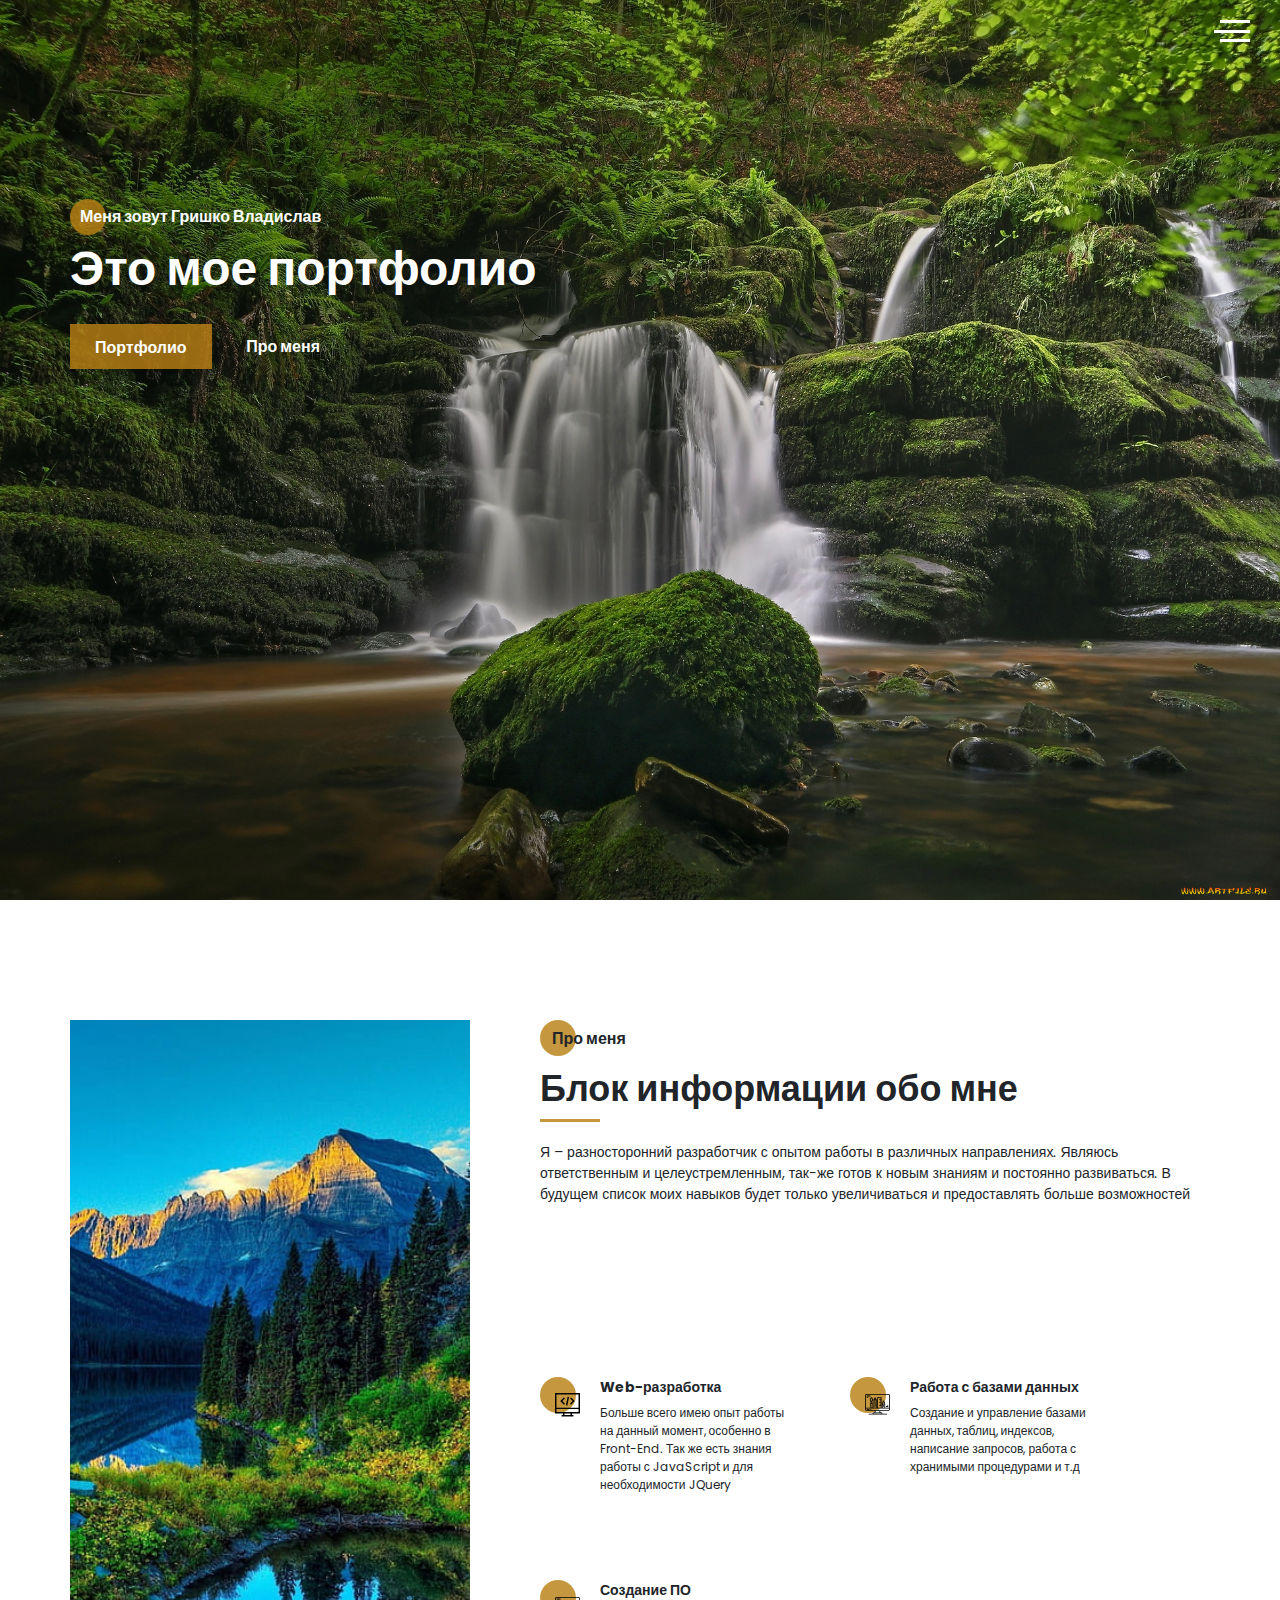
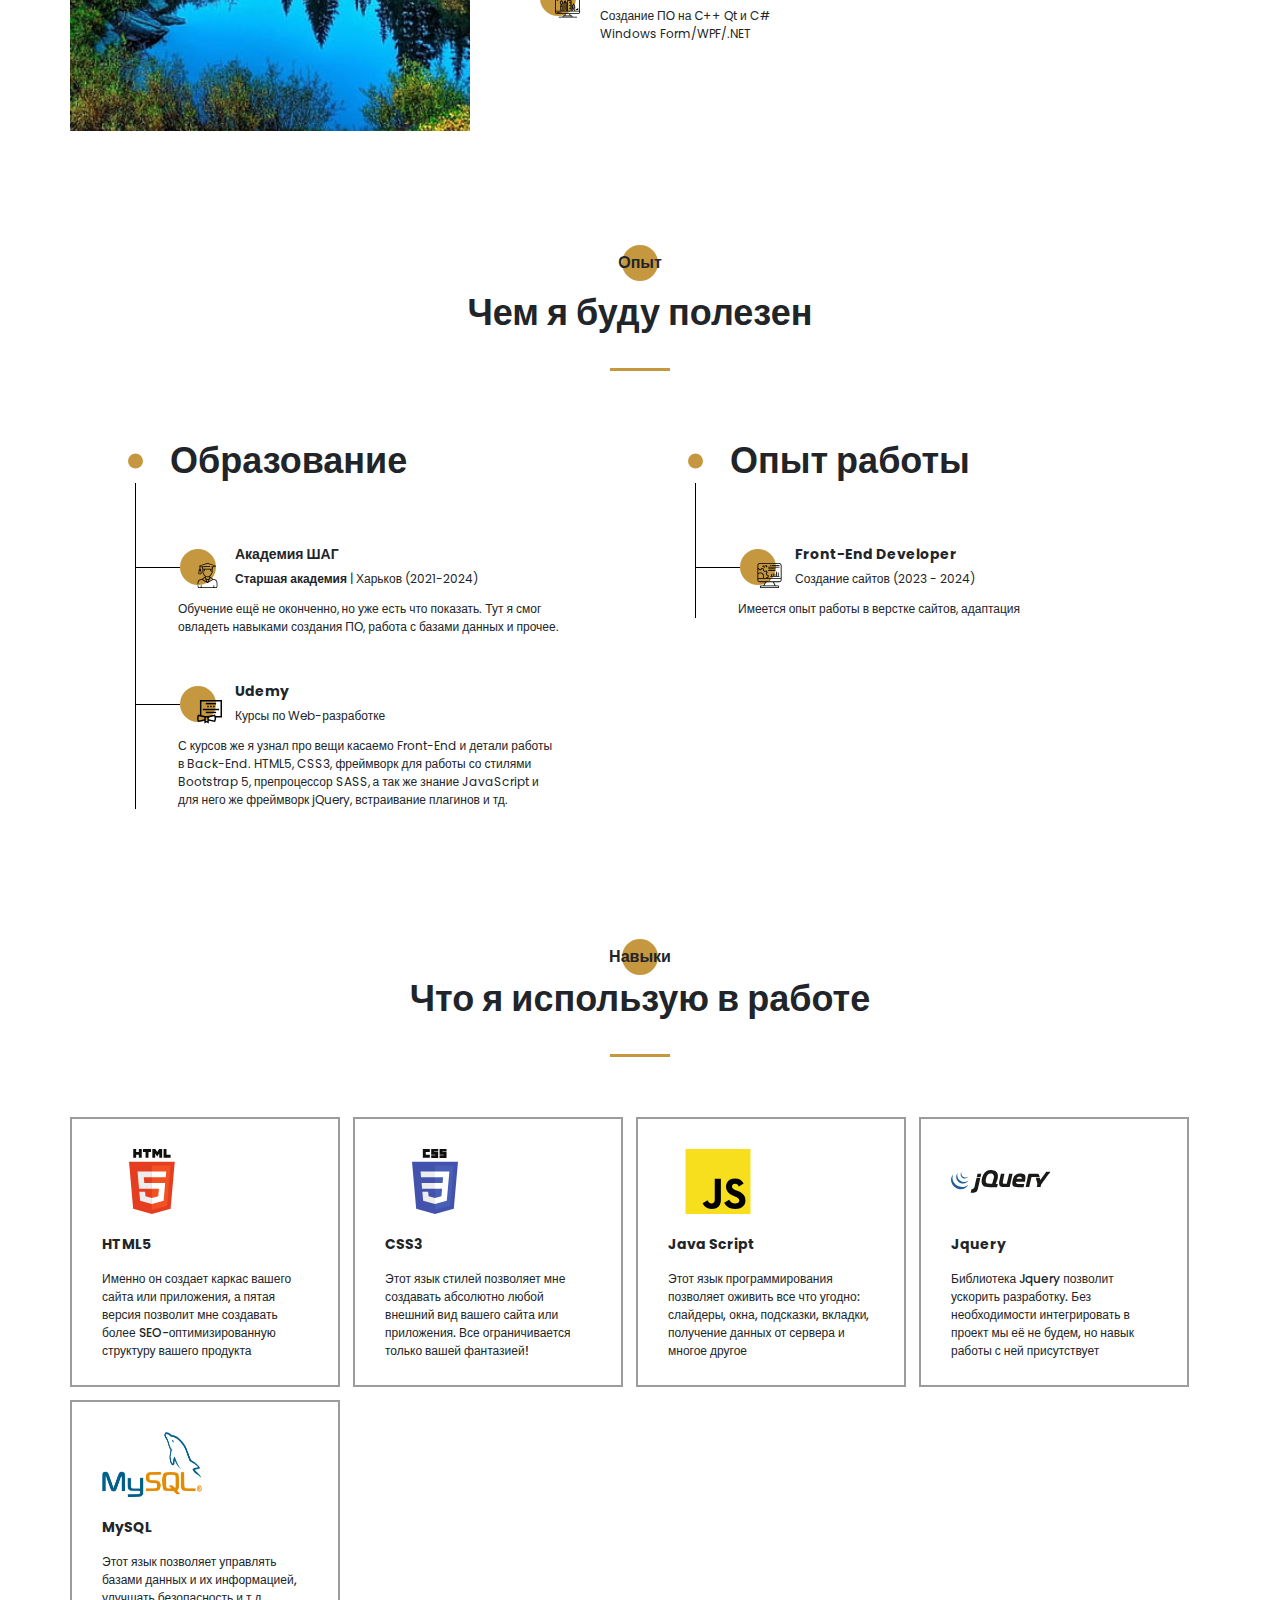
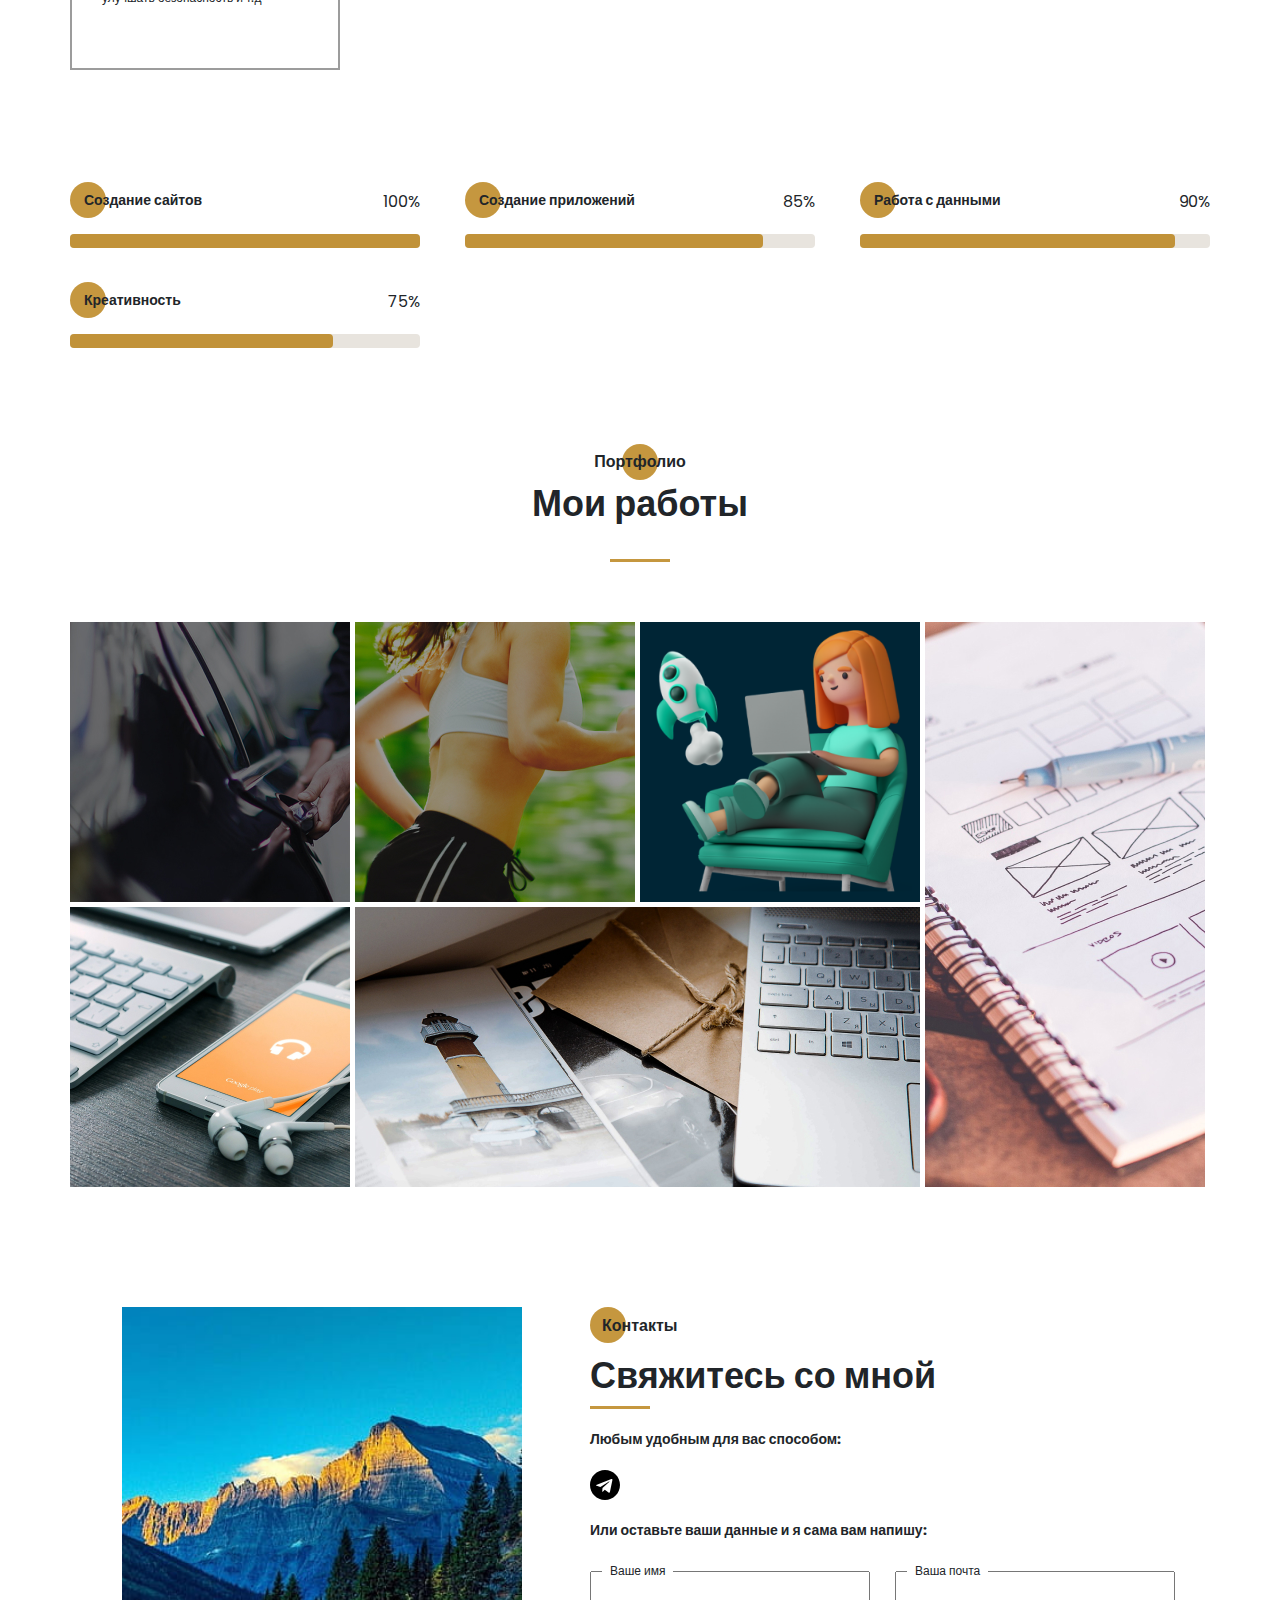
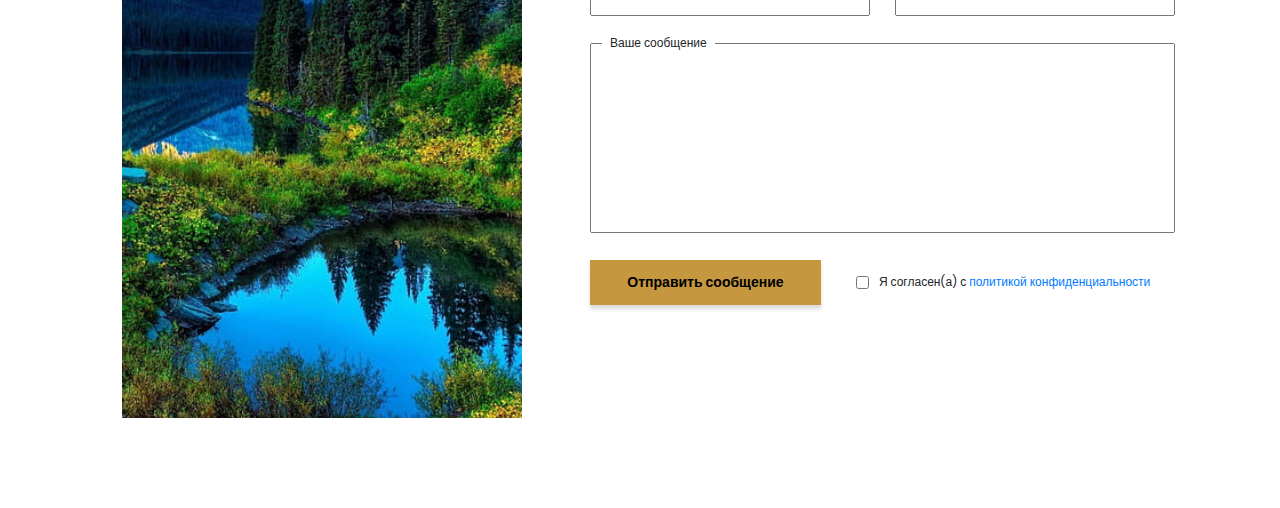
==== index.html @ 1e6d56ec "Add changes" ====
<!DOCTYPE html>
<html lang="ru">
<head>
    <meta charset="UTF-8">
    <meta name="viewport" content="width=device-width, initial-scale=1.0">
    <meta http-equiv="X-UA-Compatible" content="ie=edge">
    <title>Portfolio</title>
    <meta name="title" content="Мое портфолио">
    <meta name="description" content="Здесь вы сможете ознакомиться с моими работами и узнать больше обо мне">

    <!-- Open Graph / Facebook -->
    <meta property="og:type" content="website">
    <meta property="og:url" content="https://metatags.io/">
    <meta property="og:title" content="Мое портфолио">
    <meta property="og:description" content="Здесь вы сможете ознакомиться с моими работами и узнать больше обо мне">
    <meta property="og:image" content="https://metatags.io/assets/meta-tags-16a33a6a8531e519cc0936fbba0ad904e52d35f34a46c97a2c9f6f7dd7d336f2.png">

    <!-- Twitter -->
    <meta property="twitter:card" content="summary_large_image">
    <meta property="twitter:url" content="https://metatags.io/">
    <meta property="twitter:title" content="Мое портфолио">
    <meta property="twitter:description" content="Здесь вы сможете ознакомиться с моими работами и узнать больше обо мне">
    <meta property="twitter:image" content="https://metatags.io/assets/meta-tags-16a33a6a8531e519cc0936fbba0ad904e52d35f34a46c97a2c9f6f7dd7d336f2.png">

    <!-- Favicon  -->
    <link rel="apple-touch-icon" sizes="57x57" href="icons/main-favicon//apple-icon-57x57.png">
    <link rel="apple-touch-icon" sizes="60x60" href="icons/main-favicon//apple-icon-60x60.png">
    <link rel="apple-touch-icon" sizes="72x72" href="icons/main-favicon//apple-icon-72x72.png">
    <link rel="apple-touch-icon" sizes="76x76" href="icons/main-favicon//apple-icon-76x76.png">
    <link rel="apple-touch-icon" sizes="114x114" href="icons/main-favicon//apple-icon-114x114.png">
    <link rel="apple-touch-icon" sizes="120x120" href="icons/main-favicon//apple-icon-120x120.png">
    <link rel="apple-touch-icon" sizes="144x144" href="icons/main-favicon//apple-icon-144x144.png">
    <link rel="apple-touch-icon" sizes="152x152" href="icons/main-favicon//apple-icon-152x152.png">
    <link rel="apple-touch-icon" sizes="180x180" href="icons/main-favicon//apple-icon-180x180.png">
    <link rel="icon" type="image/png" sizes="192x192"  href="icons/main-favicon//android-icon-192x192.png">
    <link rel="icon" type="image/png" sizes="32x32" href="icons/main-favicon//favicon-32x32.png">
    <link rel="icon" type="image/png" sizes="96x96" href="icons/main-favicon//favicon-96x96.png">
    <link rel="icon" type="image/png" sizes="16x16" href="icons/main-favicon//favicon-16x16.png">
    <link rel="manifest" href="icons/favicon//manifest.json">
    <meta name="msapplication-TileColor" content="#ffffff">
    <meta name="msapplication-TileImage" content="icons/favicon//ms-icon-144x144.png">
    <meta name="theme-color" content="#ffffff">

    <link rel="stylesheet" href="css/style.min.css">
</head>
<body>
    <aside class="sidepanel">
       
        <a href="https://github.com/VladGTest" class="sidepanel__link">
            <img src="icons/social/github.svg" alt="">
        </a>
        <div class="sidepanel__divider"></div>
        <div class="sidepanel__text"><span>Социальные сети</span></div>
    </aside>
    <div class="menu">
        <div class="menu__block">
            <div class="menu__close">
                <svg width="29" height="30" viewBox="0 0 29 30" fill="black" xmlns="http://www.w3.org/2000/svg">
                    <path d="M17.1568 14.5231L28.4489 3.23075C29.1837 2.49623 29.1837 1.30861 28.4489 0.574085C27.7144 -0.160437 26.5267 -0.160437 25.7922 0.574085L14.4998 11.8665L3.20781 0.574085C2.47295 -0.160437 1.28567 -0.160437 0.551149 0.574085C-0.183716 1.30861 -0.183716 2.49623 0.551149 3.23075L11.8432 14.5231L0.551149 25.8155C-0.183716 26.55 -0.183716 27.7376 0.551149 28.4721C0.917206 28.8385 1.39852 29.0226 1.87948 29.0226C2.36045 29.0226 2.84141 28.8385 3.20781 28.4721L14.4998 17.1798L25.7922 28.4721C26.1586 28.8385 26.6396 29.0226 27.1205 29.0226C27.6015 29.0226 28.0825 28.8385 28.4489 28.4721C29.1837 27.7376 29.1837 26.55 28.4489 25.8155L17.1568 14.5231Z" fill="black"/>
                </svg>
            </div>
            <nav>
                <ul class="menu__list">
                    <li class="menu__link"><a href="#">Про меня</a></li>
                    <li class="menu__link"><a href="#">Мой опыт</a></li>
                    <li class="menu__link"><a href="#">Мои навыки</a></li>
                    <li class="menu__link"><a href="#">Мои работы</a></li>
                    <li class="menu__link"><a href="#">Прайс-лист</a></li>
                    <li class="menu__link"><a href="#">Контакты</a></li>
                </ul>
            </nav>
        </div>
        
        <div class="menu__social">
            <a href=""><svg width="20" height="20" viewBox="0 0 90 20" fill="none" xmlns="http://www.w3.org/2000/svg">
                <path d="M10 0C4.475 0 0 4.36167 0 9.74107C0 14.0457 2.865 17.6962 6.8375 18.9832C7.3375 19.0749 7.52083 18.7734 7.52083 18.5148C7.52083 18.2835 7.5125 17.6706 7.50833 16.8585C4.72667 17.4459 4.14 15.5517 4.14 15.5517C3.685 14.4274 3.0275 14.1267 3.0275 14.1267C2.12167 13.5228 3.0975 13.5352 3.0975 13.5352C4.10167 13.603 4.62917 14.5389 4.62917 14.5389C5.52083 16.0283 6.97 15.5979 7.54167 15.3493C7.63167 14.719 7.88917 14.2903 8.175 14.0466C5.95417 13.8029 3.62 12.9652 3.62 9.23304C3.62 8.16988 4.0075 7.30085 4.64917 6.61934C4.53667 6.37317 4.19917 5.3827 4.73667 4.04116C4.73667 4.04116 5.57417 3.78012 7.48667 5.03988C8.28667 4.82345 9.13667 4.71606 9.98667 4.7111C10.8367 4.71606 11.6867 4.82345 12.4867 5.03988C14.3867 3.78012 15.2242 4.04116 15.2242 4.04116C15.7617 5.3827 15.4242 6.37317 15.3242 6.61934C15.9617 7.30085 16.3492 8.16988 16.3492 9.23304C16.3492 12.9752 14.0117 13.7987 11.7867 14.0383C12.1367 14.3307 12.4617 14.928 12.4617 15.8408C12.4617 17.1444 12.4492 18.1918 12.4492 18.5082C12.4492 18.7635 12.6242 19.0683 13.1367 18.9708C17.1375 17.692 20 14.0391 20 9.74107C20 4.36167 15.5225 0 10 0Z" fill="#212121"/>
                
                </svg> </a>
            <a href="#">
                <svg width="20" height="20" viewBox="0 0 90 20" fill="none" xmlns="http://www.w3.org/2000/svg">
                    <path d="M48.7495 0L41.2495 0C37.7983 0 34.9995 2.79875 34.9995 6.25L34.9995 13.75C34.9995 17.2013 37.7983 20 41.2495 20L48.7495 20C52.2008 20 54.9995 17.2013 54.9995 13.75L54.9995 6.25C54.9995 2.79875 52.2008 0 48.7495 0ZM53.1245 13.75C53.1245 16.1625 51.162 18.125 48.7495 18.125L41.2495 18.125C38.837 18.125 36.8745 16.1625 36.8745 13.75L36.8745 6.25C36.8745 3.8375 38.837 1.875 41.2495 1.875L48.7495 1.875C51.162 1.875 53.1245 3.8375 53.1245 6.25L53.1245 13.75Z" fill="black"/>
                    <path d="M44.9995 5C42.2383 5 39.9995 7.23875 39.9995 10C39.9995 12.7613 42.2383 15 44.9995 15C47.7608 15 49.9995 12.7613 49.9995 10C49.9995 7.23875 47.7608 5 44.9995 5ZM44.9995 13.125C43.277 13.125 41.8745 11.7225 41.8745 10C41.8745 8.27625 43.277 6.875 44.9995 6.875C46.722 6.875 48.1245 8.27625 48.1245 10C48.1245 11.7225 46.722 13.125 44.9995 13.125Z" fill="black"/>
                    <path d="M50.3745 5.29123C50.7425 5.29123 51.0408 4.99295 51.0408 4.62499C51.0408 4.25703 50.7425 3.95874 50.3745 3.95874C50.0065 3.95874 49.7083 4.25703 49.7083 4.62499C49.7083 4.99295 50.0065 5.29123 50.3745 5.29123Z" fill="black"/>
                  </svg>
            </a>
            <a href="#">
                <svg width="20" height="20" viewBox="0 0 90 20" fill="none" xmlns="http://www.w3.org/2000/svg">
                    <path d="M87.0698 0L72.9292 0C71.3139 0 69.9995 1.31439 69.9995 2.92969L69.9995 17.0703C69.9995 18.6856 71.3139 20 72.9292 20L78.8276 20V12.9297L76.4839 12.9297L76.4839 9.41406L78.8276 9.41406V7.03125C78.8276 5.09262 80.4046 3.51563 82.3433 3.51563L85.8979 3.51563L85.8979 7.03125L82.3433 7.03125V9.41406L85.8979 9.41406L85.312 12.9297L82.3433 12.9297V20L87.0698 20C88.6851 20 89.9995 18.6856 89.9995 17.0703L89.9995 2.92969C89.9995 1.31439 88.6851 0 87.0698 0Z" fill="black"/>
                  </svg>
            </a>
        </div>
        <div class="menu__overlay"></div>
    </div>
    <section class="promo">
        <div class="hamburger">
            <span></span>
            <span class="long"></span>
            <span></span>
        </div>
        <div class="container">
            <div class="title title_fz16 promo__subtitle">Меня зовут Гришко Владислав</div>
            <h1 class="title title_fz48 promo__title">Это мое портфолио <br>
                </h1>
            <div class="promo__btns">
               <a href="#" class="promo__link btn">Портфолио</a>
               <a href="#about_me" class="promo__link">Про меня</a> 
            </div>
        </div>
    </section>


    <a name="about_me"></a>
    <section class="about">
        <div class="container">
            <div class="about__wrapper">
                <!-- <div class="about__photo">
                    <img srcset="img/main_photo-min.jpg 300w,
                                                        img/main_photo.jpg 400w"
                    sizes="(max-width: 576px) 280px, 
                            (min-width: 577px) 400px"        
                    src="img/main_photo.jpg" alt="photo">
                </div> -->

                <picture class="about__photo">
                    <source media="(max-width: 576px)" srcset="./img/vertical-image.jpg">
                    <source media="(min-width: 576px)" srcset="./img/vertical-image.jpg">
                    <img src="./img/vertical-image.jpg" alt="photo">
                </picture>

                <div class="about__descr">
                    <h2 class="title title_fz16 about__title">Про меня</h2>
                    <div class="title title_fz36 about__subtitle">Блок информации обо мне</div>
                    <div class="divider"></div>
                    <p class="about__text">Я – разносторонний разработчик с опытом работы в различных направлениях. Являюсь ответственным и целеустремленным, так-же готов к новым знаниям и постоянно развиваться. В будущем список моих навыков будет только увеличиваться и предоставлять больше возможностей</p>
                </div>
                <div class="about__skills">
                    <div class="about__skills-item">
                        <div class="about__skills-circle">
                            <img src="icons/about_me/web_development.svg" alt="web-dev">
                        </div>
                        <div>
                            <div class="title title_fz14">
                                Web-разработка
                            </div>
                            <div class="about__skills-text">
                               Больше всего имею опыт работы на данный момент, особенно в Front-End. Так же есть знания работы с JavaScript и для необходимости JQuery 
                            </div>
                        </div>
                    </div>
                    
                    <div class="about__skills-item">
                        <div class="about__skills-circle">
                            <img src="icons/about_me/design.svg" alt="design">
                        </div>
                        <div>
                            <div class="title title_fz14">
                                Работа с базами данных
                            </div>
                            <div class="about__skills-text">
                                Создание и управление базами данных, таблиц, индексов, написание запросов, работа с хранимыми процедурами и т.д 
                            </div>
                        </div>
                    </div>
                    <div class="about__skills-item">
                        <div class="about__skills-circle">
                            <img src="icons/about_me/design.svg" alt="design">
                        </div>
                        <div>
                            <div class="title title_fz14">
                                Создание ПО
                            </div>
                            <div class="about__skills-text">
                                Создание ПО на С++ Qt и C# Windows Form/WPF/.NET
                            </div>
                        </div>
                    </div>
                </div>
            </div>
        </div>
    </section>

    <section class="resume">
        <div class="container">
            <h2 class="title title_fz16 title__section-title">Опыт</h2>
            <div class="title title_fz36 title__section-subtitle">Чем я буду полезен</div>
            <div class="divider"></div>
            <div class="resume__wrapper">
                <div class="resume__column">
                    <h3 class="title title_fz20 resume__column-title">Образование</h3>
                    <ul>
                        <li>
                            <div class="resume__item">
                                <div class="resume__item-head">
                                    <div class="resume__item-icon">
                                        <img src="icons/experience/university.svg" alt="university">
                                    </div>
                                    <h4 class="title title_fz14">
                                        Академия ШАГ
                                    </h4>
                                    <div class="resume__item-location">
                                       <b>Старшая академия</b>  | Харьков (2021-2024)
                                    </div>
                                </div>
                                <div class="resume__item-body">
                                    Обучение ещё не оконченно, но уже есть что показать. Тут я смог овладеть навыками создания ПО, работа с базами данных и прочее.
                                </div>
                            </div>
                        </li>
                        <li>
                            <div class="resume__item">
                                <div class="resume__item-head">
                                    <div class="resume__item-icon">
                                        <img src="icons/experience/courses.svg" alt="courses">
                                    </div>
                                    <h4 class="title title_fz14">
                                        Udemy
                                    </h4>
                                    <div class="resume__item-location">
                                        Курсы по Web-разработке 
                                    </div>
                                </div>
                                <div class="resume__item-body">
                                    С курсов же я узнал про вещи касаемо Front-End и детали работы в  Back-End. HTML5, CSS3, фреймворк для работы со стилями Bootstrap 5, препроцессор SASS, а так же знание JavaScript и для него же фреймворк jQuery, встраивание плагинов и тд.
                                </div>
                            </div>
                        </li>
                    </ul>
                </div>
                <div class="resume__column">
                    <h3 class="title title_fz20 resume__column-title">Опыт работы</h3>
                    <ul>
                        <li>
                            <div class="resume__item">
                                <div class="resume__item-head">
                                    <div class="resume__item-icon">
                                        <img src="icons/experience/developer.svg" alt="developer">
                                    </div>
                                    <h4 class="title title_fz14">
                                        Front-End Developer
                                    </h4>
                                    <div class="resume__item-location">
                                        Создание сайтов (2023 - 2024)
                                    </div>
                                </div>
                                <div class="resume__item-body">
                                    Имеется опыт работы в верстке сайтов, адаптация 
                                </div>
                            </div>
                        </li>
                       
                    </ul>
                </div>

            </div>
        </div>
    </section>

    <section class="skills">
        <div class="container">
            <div class="title title_fz16 title__section-title">
                Навыки
            </div>
            <div class="title title_fz36 title__section-subtitle">
                Что я использую в работе
            </div>
            <div class="divider">

            </div>
            <div class="skills__wrapper">
                <div class="skills__item">
                    <div class="skills__item-icon">
                        <img src="icons/skills/html5.svg" alt="html">
                    </div>
                    <div class="skills__item-title title_fz14">
                        HTML5
                    </div>
                    <div class="skills__item-descr">
                        Именно он создает каркас вашего сайта или приложения, а пятая версия позволит мне создавать более SEO-оптимизированную структуру вашего продукта
                    </div>
                </div>
               <div class="skills__item">
                    <div class="skills__item-icon">
                        <img src="icons/skills/css3.svg" alt="css3">
                    </div>
                    <div class="skills__item-title title_fz14">
                        CSS3
                    </div>
                    <div class="skills__item-descr">
                        Этот язык стилей позволяет мне создавать абсолютно любой внешний вид вашего сайта или приложения. Все ограничивается только вашей фантазией!
                    </div>
                </div>
               <div class="skills__item">
                    <div class="skills__item-icon">
                        <img src="icons/skills/js.svg" alt="js">
                    </div>
                    <div class="skills__item-title title_fz14">
                        Java Script
                    </div>
                    <div class="skills__item-descr">
                        Этот язык программирования позволяет оживить все что угодно: слайдеры, окна, подсказки, вкладки, получение данных от сервера и многое другое
                    </div>
                </div>
               <div class="skills__item">
                    <div class="skills__item-icon">
                        <img src="icons/skills/jquery.svg" alt="jquery">
                    </div>
                    <div class="skills__item-title title_fz14">
                        Jquery
                    </div>
                    <div class="skills__item-descr">
                        Библиотека Jquery позволит ускорить разработку. Без необходимости интегрировать в проект мы её не будем, но навык работы с ней присутствует
                    </div>
                </div>
                <div class="skills__item">
                    <div class="skills__item-icon">
                        <img src="icons/skills/Mysql_logo.png" alt="jquery">
                    </div>
                    <div class="skills__item-title title_fz14">
                        MySQL
                    </div>
                    <div class="skills__item-descr">
                       Этот язык позволяет управлять базами данных и их информацией, улучшать безопасность и т.д
                    </div>
                </div>
              
            </div>

            <div class="skills__statistics">
                <div class="skills__statistics-wrapper">
                    <div class="skills__statistics-item">
                        <div class="skills__statistics-descr">
                            <div class="title title_fz14 skills__statistics-title">
                                Создание сайтов
                            </div>
                            <div class="skills__statistics-precent">
                                100%
                            </div>
                        </div>
                        <div class="skills__statistics-scale">
                            <span></span>
                        </div>
                    </div>
                    <div class="skills__statistics-item">
                        <div class="skills__statistics-descr">
                            <div class="title title_fz14 skills__statistics-title">
                                Создание приложений
                            </div>
                            <div class="skills__statistics-precent">
                                85% 
                            </div>
                        </div>
                        <div class="skills__statistics-scale">
                            <span></span>
                        </div>
                    </div>
                    <div class="skills__statistics-item">
                        <div class="skills__statistics-descr">
                            <div class="title title_fz14 skills__statistics-title">
                                Работа с данными
                            </div>
                            <div class="skills__statistics-precent">
                                90%
                            </div>
                        </div>
                        <div class="skills__statistics-scale">
                            <span></span>
                        </div>
                    </div>
                    <div class="skills__statistics-item">
                        <div class="skills__statistics-descr">
                            <div class="title title_fz14 skills__statistics-title">
                                Креативность 
                            </div>
                            <div class="skills__statistics-precent">
                                75%
                            </div>
                        </div>
                        <div class="skills__statistics-scale">
                            <span></span>
                        </div>
                    </div>
                   
                    <!-- <div class="skills__statistics-item">
                        <div class="skills__statistics-descr">
                            <div class="title title_fz14 skills__statistics-title">
                               Soft skills                            </div>
                            <div class="skills__statistics-precent">
                                95%
                            </div>
                        </div>
                        <div class="skills__statistics-scale">
                            <span></span>
                        </div>
                    </div> -->
                </div>
            </div>
        </div>
    </section>



    <section class="portfolio">
        <div class="container">
            <div class="title title_fz16 title__section-title">
                Портфолио
            </div>
            <div class="title title_fz36 title__section-subtitle">
                Мои работы
            </div>
            <div class="divider">
            </div>

            <div class="portfolio__wrapper">
                <a href="./Site-Uber-With-Boostrap" class="portfolio__item">
                    <img src="img/works/uber.jpg" alt="uber">
                </a>

                <a href="./SIte-Pulse/" class="portfolio__item">
                    <img src="img/works/pulse.jpg" alt="pulse">
                </a>

                <a href="./UMG-Site-On-Clean-HTML/" class="portfolio__item">
                    <img src="img/works/girl.png" alt="girl">
                </a>

                <a href="./Danco-Site-On-Clean-HTML/" class="portfolio__item vertical">
                    <img src="img/works/plans.jpg" alt="plans">
                </a>

                <a href="#" class="portfolio__item">
                    <img src="img/works/ipad.jpg" alt="ipad">
                </a>

                <a href="#" class="portfolio__item horizontal">
                    <img src="img/works/mac.jpg" alt="mac">
                </a>

            </div>
        </div>
    </section>

    <!-- <section class="price">
        <div class="container">
            <div class="title title_fz16 title__section-title">
                Прайс-лист
            </div>
            <div class="divider"></div>

            <div class="price__wrapper">
                <div class="price__item">
                    <div class="price__item-title">
                        Landing-page
                    </div>
                    <div class="price__item-cost">
                        от 8000 руб.
                    </div>
                    <div class="price__item-descr">
                        Одностраничный сайт для презентации услуг/товаров/...
                    </div>
                </div>

                <div class="price__item">
                    <div class="price__item-title">
                        Корпоративный сайт
                    </div>
                    <div class="price__item-cost">
                        от 20000 руб.
                    </div>
                    <div class="price__item-descr">
                        Сайт для вашего бизнеса или компании
                    </div>
                </div>

                <div class="price__item">
                    <div class="price__item-title">
                        Интернет-магазин
                    </div>
                    <div class="price__item-cost">
                        от 30000 руб.
                    </div>
                    <div class="price__item-descr">
                        Инструмент для ваших продаж в сети
                    </div>
                </div>

                <div class="price__item">
                    <div class="price__item-title">
                        Web-приложение
                    </div>
                    <div class="price__item-cost">
                        от 28000 руб.
                    </div>
                    <div class="price__item-descr">
                        Приложение внутри браузера для лучшего комфорта
                    </div>
                </div>

                <div class="price__item">
                    <div class="price__item-title">
                        Android/IOS Приложение
                    </div>
                    <div class="price__item-cost">
                        от 25000 руб.
                    </div>
                    <div class="price__item-descr">
                        Приложение для смартфона любой ОС
                    </div>
                </div>

                <div class="price__item">
                    <div class="price__item-title">
                        Дизайн
                    </div>
                    <div class="price__item-cost">
                        Индивидуально
                    </div>
                    <div class="price__item-descr">
                        Создам дизайн для вашего сайта/приложения...
                    </div>
                </div>
            </div>
        </div>
    </section> -->


    <section class="contacts">
        <div class="container">
            <div class="contacts__wrapper">
                <div class="contacts__photo">
                    <img src="./img/vertical-image.jpg" alt="photo">
                </div>
                <div class="contacts__descr">
                    <h2 class="title title_fz16 contacts__title">Контакты</h2>
                    <div class="title title_fz36 contacts__subtitle">Свяжитесь со мной</div>
                    <div class="divider"></div>

                    <div class="title title_fz14 contacts__text">
                        Любым удобным для вас способом:
                    </div>

                    <div class="contacts__social">
                        <!-- <a href="#" class="contacts__link">
                            <img src="icons/social/facebook.svg" alt="facebook">
                        </a> -->
                        <a href="#" class="contacts__link">
                            <img src="icons/social/telegram.svg" alt="telegram">
                        </a>
                        <!-- <a href="#" class="contacts__link">
                            <img src="icons/social/instagram.svg" alt="instagram">
                        </a> -->
                    </div>

                    <div class="title title_fz14 contacts__text">
                        Или оставьте ваши данные и я сама вам напишу:
                    </div>

                    <form action="#" class="contacts__form">
                        <div class="contacts__input">
                            <input required name="name" id="name" type="text">
                            <label for="name">Ваше имя</label>
                        </div>

                        <div class="contacts__input">
                            <input required name="email" id="email" type="email">
                            <label for="email">Ваша почта</label>
                        </div>

                        <div class="contacts__textarea">
                            <textarea name="text" id="text"></textarea>
                            <label for="text">Ваше сообщение</label>
                        </div>

                        <div class="contacts__triggers">
                            <button class="contacts__btn btn" >
                                Отправить сообщение
                            </button>

                            <div class="contacts__policy">
                                <input required type="checkbox" >
                                <span>Я согласен(а) с <a href="/policy.html">политикой конфиденциальности</a></span>
                            </div>

                        </div>
                        
                    </form>
                </div>
            </div>
        </div>
    </section>

    <script src="js/script.js"></script>
</body>
</html>
---- css/style.min.css ----
/*!
 * Bootstrap Reboot v4.3.1 (https://getbootstrap.com/)
 * Copyright 2011-2019 The Bootstrap Authors
 * Copyright 2011-2019 Twitter, Inc.
 * Licensed under MIT (https://github.com/twbs/bootstrap/blob/master/LICENSE)
 * Forked from Normalize.css, licensed MIT (https://github.com/necolas/normalize.css/blob/master/LICENSE.md)
 */@import url(https://fonts.googleapis.com/css2?family=Poppins:wght@500;700&display=swap);*,::after,::before{box-sizing:border-box}html{font-family:sans-serif;line-height:1.15;-webkit-text-size-adjust:100%;-webkit-tap-highlight-color:rgba(0,0,0,0)}article,aside,figcaption,figure,footer,header,hgroup,main,nav,section{display:block}body{margin:0;font-family:-apple-system,BlinkMacSystemFont,"Segoe UI",Roboto,"Helvetica Neue",Arial,"Noto Sans",sans-serif,"Apple Color Emoji","Segoe UI Emoji","Segoe UI Symbol","Noto Color Emoji";font-size:1rem;font-weight:400;line-height:1.5;color:#212529;text-align:left;background-color:#fff}[tabindex="-1"]:focus{outline:0!important}hr{box-sizing:content-box;height:0;overflow:visible}h1,h2,h3,h4,h5,h6{margin-top:0;margin-bottom:.5rem}p{margin-top:0;margin-bottom:1rem}abbr[data-original-title],abbr[title]{text-decoration:underline;-webkit-text-decoration:underline dotted;text-decoration:underline dotted;cursor:help;border-bottom:0;-webkit-text-decoration-skip-ink:none;text-decoration-skip-ink:none}address{margin-bottom:1rem;font-style:normal;line-height:inherit}dl,ol,ul{margin-top:0;margin-bottom:1rem}ol ol,ol ul,ul ol,ul ul{margin-bottom:0}dt{font-weight:700}dd{margin-bottom:.5rem;margin-left:0}blockquote{margin:0 0 1rem}b,strong{font-weight:bolder}small{font-size:80%}sub,sup{position:relative;font-size:75%;line-height:0;vertical-align:baseline}sub{bottom:-.25em}sup{top:-.5em}a{color:#007bff;text-decoration:none;background-color:rgba(0,0,0,0)}a:hover{color:#0056b3;text-decoration:underline}a:not([href]):not([tabindex]){color:inherit;text-decoration:none}a:not([href]):not([tabindex]):focus,a:not([href]):not([tabindex]):hover{color:inherit;text-decoration:none}a:not([href]):not([tabindex]):focus{outline:0}code,kbd,pre,samp{font-family:SFMono-Regular,Menlo,Monaco,Consolas,"Liberation Mono","Courier New",monospace;font-size:1em}pre{margin-top:0;margin-bottom:1rem;overflow:auto}figure{margin:0 0 1rem}img{vertical-align:middle;border-style:none}svg{overflow:hidden;vertical-align:middle}table{border-collapse:collapse}caption{padding-top:.75rem;padding-bottom:.75rem;color:#6c757d;text-align:left;caption-side:bottom}th{text-align:inherit}label{display:inline-block;margin-bottom:.5rem}button{border-radius:0}button:focus{outline:1px dotted;outline:5px auto -webkit-focus-ring-color}button,input,optgroup,select,textarea{margin:0;font-family:inherit;font-size:inherit;line-height:inherit}button,input{overflow:visible}button,select{text-transform:none}select{word-wrap:normal}[type=button],[type=reset],[type=submit],button{-webkit-appearance:button}[type=button]:not(:disabled),[type=reset]:not(:disabled),[type=submit]:not(:disabled),button:not(:disabled){cursor:pointer}[type=button]::-moz-focus-inner,[type=reset]::-moz-focus-inner,[type=submit]::-moz-focus-inner,button::-moz-focus-inner{padding:0;border-style:none}input[type=checkbox],input[type=radio]{box-sizing:border-box;padding:0}input[type=date],input[type=datetime-local],input[type=month],input[type=time]{-webkit-appearance:listbox}textarea{overflow:auto;resize:vertical}fieldset{min-width:0;padding:0;margin:0;border:0}legend{display:block;width:100%;max-width:100%;padding:0;margin-bottom:.5rem;font-size:1.5rem;line-height:inherit;color:inherit;white-space:normal}progress{vertical-align:baseline}[type=number]::-webkit-inner-spin-button,[type=number]::-webkit-outer-spin-button{height:auto}[type=search]{outline-offset:-2px;-webkit-appearance:none}[type=search]::-webkit-search-decoration{-webkit-appearance:none}::-webkit-file-upload-button{font:inherit;-webkit-appearance:button}output{display:inline-block}summary{display:list-item;cursor:pointer}template{display:none}[hidden]{display:none!important}*{font-family:Poppins,sans-serif;margin:0;padding:0;scroll-behavior:smooth}.container{width:1140px;margin:0 auto}.divider{height:3px;width:60px;background-color:rgba(184,127,20,.8156862745);margin:25px auto 0 auto}.promo{min-height:100vh;position:relative;background:url(../img/main_bg.jpg) no-repeat 100%/cover;padding-top:205px}.promo__title{width:535px;margin-top:10px;color:#fff}.promo__subtitle{position:relative;padding-left:10px;z-index:2;color:#fff}.promo__subtitle:before{content:"";position:absolute;z-index:-1;top:-25%;left:0;height:36px;width:36px;border-radius:100%;background-color:rgba(184,127,20,.8156862745)}.promo__btns{margin-top:25px;display:flex;width:250px;align-items:center;justify-content:space-between}.promo__link{color:#fff;font-weight:700;transition:.3s all}.promo__link:hover{color:#fff;text-decoration:none;opacity:.5;transition:.3s all}.title{font-weight:700;font-size:36px;line-height:60px}.title_fz14{font-size:14px;line-height:21px}.title_fz16{font-size:16px;line-height:24px}.title__fz20{font-size:20px;line-height:30px}.title_fz36{font-size:36px}.title_fz48{font-size:48px}.title__section-title{position:relative;text-align:center}.title__section-title:before{content:"";position:absolute;z-index:-1;top:-25%;left:0;height:36px;width:36px;border-radius:100%;background-color:rgba(184,127,20,.8156862745)}.title__section-title:before{content:"";left:50%;transform:translateX(-50%)}.title__section-subtitle{text-align:center}.btn{height:45px;background-color:rgba(184,127,20,.8156862745);box-shadow:0 4px 4px 0 rgba(0,0,0,.15);padding:12px 25px}.sidepanel{position:fixed;top:230px;left:50px;height:340px;display:flex;flex-direction:column;justify-content:space-between;align-items:center;z-index:3;color:rgba(184,127,20,.8156862745);background-color:rgba(255,255,255,.567);border-radius:12px;padding:12px;transition:.3s all}.sidepanel:hover{background-color:#fff;border-radius:0}.sidepanel__divider{width:2px;height:70px;background-color:#000}.sidepanel__text{height:150px;width:25px;color:#000}.sidepanel__text span{transform:rotate(-90deg) translate(-30%,-260%);display:block;width:150px}.hamburger{position:absolute;top:20px;right:30px;height:22px;display:flex;flex-direction:column;justify-content:space-between;align-items:flex-end;cursor:pointer}.hamburger span{display:block;width:30px;height:3px;background-color:#fff}.hamburger span.long{width:36px}.menu{position:fixed;top:0;left:-100%;width:100%;height:100vh;z-index:10;visibility:hidden;opacity:0;transition:.6s all}.menu.active{left:100%;visibility:visible;opacity:1}.menu__block{position:relative;width:345px;left:-100%;background-color:rgba(184,127,20,.8156862745);height:100%;transition:.6s all;padding-top:140px;padding-left:40px;z-index:10}.menu__close{position:absolute;top:25px;right:25px;cursor:pointer}.menu__list{list-style-type:none;padding-left:35px}.menu__link{position:relative;font-weight:700;font-size:24px;line-height:36px;margin-bottom:15px}.menu__link:before{content:"";position:absolute;left:-35px;top:10px;height:15px;width:15px;border:1px solid #000;border-radius:100%;transition:.6s all}.menu__link:hover::before{background-color:#000}.menu__link a{color:#fff}.menu__social{width:90px;position:absolute;bottom:50px;left:50%;transform:translateX(-50%);display:flex;justify-content:space-between;align-items:center}.menu__overlay{position:fixed;top:0;left:0;height:100%;width:100%;background-color:#fff;opacity:.75}.about{padding-top:120px}.about__wrapper{display:grid;grid-template-columns:400px 670px;grid-template-rows:minmax(245px,auto) minmax(255px,auto);grid-auto-rows:minmax(245px,auto);column-gap:70px;row-gap:40px}.about__photo{grid-row:1/3}.about__photo img{width:100%;height:100%;object-fit:cover}.about__title{position:relative;padding-left:12px;padding-top:1px}.about__title:before{content:"";position:absolute;z-index:-1;top:-25%;left:0;height:36px;width:36px;border-radius:100%;background-color:rgba(184,127,20,.8156862745)}.about__descr{padding-top:6px}.about__descr .divider{margin:0}.about__text{margin-top:20px;font-size:14px;line-height:21px}.about__skills{display:grid;grid-template:repeat(2,minmax(115px,auto))/repeat(2,260px);grid-auto-rows:1fr;column-gap:50px;row-gap:50px}.about__skills-item{display:grid;grid-template-columns:40px 200px;column-gap:20px}.about__skills-circle{position:relative;padding:15px 0 0 15px}.about__skills-circle:before{content:"";position:absolute;z-index:-1;top:-25%;left:0;height:36px;width:36px;border-radius:100%;background-color:rgba(184,127,20,.8156862745)}.about__skills-circle:before{top:0}.about__skills-text{font-size:12px;line-height:18px;margin-top:6px}.resume{padding-top:120px}.resume__wrapper{padding:60px 65px 0 65px;display:grid;grid-template-columns:repeat(2,425px);column-gap:135px}.resume__column-title{position:relative;padding-left:35px}.resume__column-title:before{content:"";position:absolute;width:15px;height:15px;background:rgba(184,127,20,.8156862745);border-radius:100%;left:-7px;top:50%;transform:translateY(-50%)}.resume__column ul{list-style-type:none}.resume__column ul li{position:relative}.resume__column ul li:after{content:"";width:1px;height:calc(100% + 16px);position:absolute;top:-16px;left:0;background-color:#000}.resume__item{position:relative}.resume__item:before{content:"";height:1px;width:45px;position:absolute;top:68px;background-color:#000}.resume__item-head{position:relative;padding:45px 0 0 100px}.resume__item-head h4{margin-bottom:0}.resume__item-body{padding-left:43px;margin-top:12px}.resume__item-icon{position:absolute;top:50px;left:45px}.resume__item-icon:before{content:"";position:absolute;z-index:-1;top:-25%;left:0;height:36px;width:36px;border-radius:100%;background-color:rgba(184,127,20,.8156862745)}.resume__item-icon img{position:absolute;left:17px;top:14px}.resume__item-location{font-size:12px;line-height:18px;margin-top:5px}.resume__item-body{font-size:12px;line-height:18px}.skills{padding-top:120px}.skills__wrapper{margin-top:60px;display:grid;grid-template-columns:repeat(4,270px);grid-template-rows:repeat(2,270px);gap:13px}.skills__item{padding:30px;border:2px solid rgba(0,0,0,.3882352941)}.skills__item-title{font-weight:700;margin:20px 0 15px 0}.skills__item-descr{font-size:12px;font-weight:500}.skills__item-icon{height:65px;width:100px}.skills__item-icon img{height:65px;width:100%}.skills__statistics{padding-top:120px}.skills__statistics-wrapper{display:grid;grid-template-columns:repeat(3,350px);grid-template-rows:repeat(2,40px);column-gap:45px;row-gap:60px}.skills__statistics-scale{width:350px;height:14px;background-color:#e8e4de;border-radius:4px}.skills__statistics-scale span{display:block;background-color:rgba(184,127,20,.8156862745);height:100%;border-radius:4px}.skills__statistics-descr{display:flex;justify-content:space-between;padding-bottom:20px}.skills__statistics-title{padding-left:14px;position:relative}.skills__statistics-title:before{content:"";position:absolute;z-index:-1;top:-25%;left:0;height:36px;width:36px;border-radius:100%;background-color:rgba(184,127,20,.8156862745)}.skills__statistics-title:before{content:"";top:-8px}.portfolio{padding-top:120px}.portfolio__wrapper{margin-top:60px;display:grid;grid-template:repeat(2,280px)/repeat(4,280px);grid-auto-rows:280px;gap:5px}.portfolio__wrapper .vertical{grid-row:1/3;grid-column:4/5}.portfolio__wrapper .horizontal{grid-row:2/3;grid-column:2/4}.portfolio__item{transition:.6s all}.portfolio__item img{width:100%;height:100%;object-fit:cover}.portfolio__item:hover{filter:grayscale(50%)}.price{padding-top:60px}.price__wrapper{padding:60px 60px;display:grid;grid-template:repeat(3,minmax(45px,auto))/repeat(2,365px);grid-auto-rows:minmax(45px,auto);row-gap:15px;justify-content:space-between}.price__item{display:grid;grid-template:repeat(2,minmax(21px,auto))/repeat(2,auto);row-gap:5px}.price__item-descr{grid-column:1/3;font-size:12px;line-height:18px}.price__item-cost{justify-self:end;font-weight:700}.price__item-title{font-weight:700;position:relative}.price__item-title:before{content:"";position:absolute;width:15px;height:15px;background:#ffa501;border-radius:100%;left:-25px;top:50%;transform:translateY(-50%)}.contacts{padding:120px 0 90px 0}.contacts__wrapper{padding:0 35px 0 52px;display:grid;grid-template-columns:400px 585px;justify-content:space-between}.contacts__photo img{width:100%;height:100%;object-fit:cover}.contacts__title{position:relative;padding-left:12px;padding-top:1px}.contacts__title:before{content:"";position:absolute;z-index:-1;top:-25%;left:0;height:36px;width:36px;border-radius:100%;background-color:rgba(184,127,20,.8156862745)}.contacts__descr{padding-top:6px}.contacts__descr .divider{margin:0}.contacts__social,.contacts__text{margin-top:20px}.contacts__link{margin-right:25px}.contacts__link img{max-width:30px;max-height:30px}.contacts__form{margin-top:30px;display:grid;grid-template:45px 190px 45px/repeat(2,280px);row-gap:27px;justify-content:space-between}.contacts__form label{display:block;position:absolute;height:18px;padding:0 8px;background-color:#fff;font-size:12px;margin-bottom:0;top:-9px;left:12px}.contacts__triggers{grid-column:1/3;display:grid;grid-template-columns:repeat(2,auto);column-gap:35px}.contacts__policy{font-size:12px;line-height:14px;display:flex;align-items:center}.contacts__policy input{margin-right:10px}.contacts__input{position:relative}.contacts__input input{width:100%;height:100%;padding:0 20px;font-size:12px}.contacts__textarea{position:relative;grid-column:1/3}.contacts__textarea textarea{width:100%;height:100%;resize:none;padding:20px;font-size:12px}.contacts__btn{border:none;font-weight:700;font-size:14px;line-height:21px}.policy hr{margin:10px 0}.policy__title{text-align:center}.policy span{font-size:36px}.policy p{padding:0 32px}@media(max-width:1439px){.sidepanel{display:none}}@media(max-width:1200px){.container{max-width:960px}.sidepanel{display:none}.about__wrapper{grid-template-columns:400px 520px;column-gap:50px}.about__skills{column-gap:20px;grid-template-columns:repeat(2,minmax(115px,auto)/repeat(2,250px))}.about__skills-item{grid-template-columns:40px 195px;column-gap:15px}.resume__wrapper{grid-template-columns:repeat(2,340px)}.skills__wrapper{grid-template-columns:repeat(3,1fr);grid-template-rows:repeat(3,minmax(270px,auto))}.skills__statistics-wrapper{grid-template-columns:repeat(2,1fr)}.skills__statistics-scale{width:100%}.portfolio__wrapper{grid-template-columns:repeat(auto-fit,280px);grid-template-rows:280px;justify-content:center}.portfolio__wrapper .horizontal,.portfolio__wrapper .vertical{grid-row:unset;grid-column:unset}.contacts__wrapper{padding:0;justify-content:center;grid-template-columns:380px 585px}.contacts__photo{width:340px}}@media(max-width:992px){.container{max-width:720px}.title_fz36{font-size:30px}.about__wrapper{grid-template-columns:300px 380px}.about__skills{grid-template-columns:380px;grid-auto-rows:minmax(115px,auto)}.about__skills-item{grid-template-columns:40px 320px;column-gap:20px}.divider{margin:15px auto 15px auto}.resume__wrapper{grid-template-columns:repeat(2,minmax(250px,auto));padding-left:5px;column-gap:minmax(25px,auto)}.resume .title_fz20{font-size:30px}.price__wrapper{grid-template-columns:repeat(auto-fit,320px);padding:0}.contacts__wrapper{grid-template-columns:auto}.contacts__form{column-gap:10px}.contacts__photo{display:none}}@media(max-width:768px){.container{max-width:540px}.title_fz48px{font-size:28px}.promo__title{width:300px;line-height:39px}.about{padding-top:40px}.about__wrapper{grid-template:400px auto auto/1fr}.about__photo{grid-row:unset}.about__skills{grid-template-columns:repeat(2,260px)}.about__skills-item{grid-template-columns:40px 200px;column-gap:20px}.resume__wrapper{grid-template-columns:1fr;padding-left:5px;column-gap:25px;row-gap:40px}.resume .title_fz20{font-size:30px}.skills__wrapper{grid-template-columns:repeat(2,1fr);grid-template-rows:repeat(3,minmax(270px,auto))}.skills__statistics-wrapper{grid-template-columns:repeat(2,1fr)}.skills__statistics-scale{width:100%}.price__wrapper{justify-content:center}.contacts__descr{padding:0 25px}.contacts__form{grid-template:45px 45px 145px 45px/280px}.contacts__text{width:300px}.contacts__policy span{font-size:11px}.contacts__textarea{grid-column:unset}.contacts__triggers{grid-column:unset;grid-template-columns:auto;row-gap:10px}.contacts__policy{order:0}.contacts__btn{order:1;width:220px;margin:0 auto}}@media(max-width:576px){.container{width:100%;padding:0 10px}.title_fz48px{font-size:26px}.title_fz36{font-size:24px}.hamburger{right:20px}.menu__block{width:250px;padding-left:20px}.promo{background:url(../img/main_bg.jpg) no-repeat 57%/cover}.promo__btns{margin-top:30px}.about__wrapper{grid-template:340px auto auto/1fr}.about__skills{grid-template-columns:1fr}.resume__wrapper{grid-template-columns:1fr;padding-left:5px;column-gap:25px;row-gap:40px;padding-right:0}.resume .title_fz20{font-size:25px}.resume__item::after{content:"";width:1px;height:calc(100% + 16px);position:absolute;top:-32px;left:0;background-color:#000}.skills__wrapper{grid-template-columns:1fr;grid-template-rows:repeat(3,minmax(270px,auto))}.skills__statistics-wrapper{grid-template-columns:1fr}.skills__statistics-scale{width:100%}.portfolio{padding-top:40px}.price__wrapper{grid-template-columns:repeat(auto-fit,295px);justify-content:center}.contacts__wrapper{grid-template-columns:300px;padding-right:25px}.contacts__form{grid-template:45px 45px 143px 45px/280px}.contacts__textarea{grid-column:unset}.contacts__triggers{grid-column:unset;grid-template-columns:auto;row-gap:10px}}
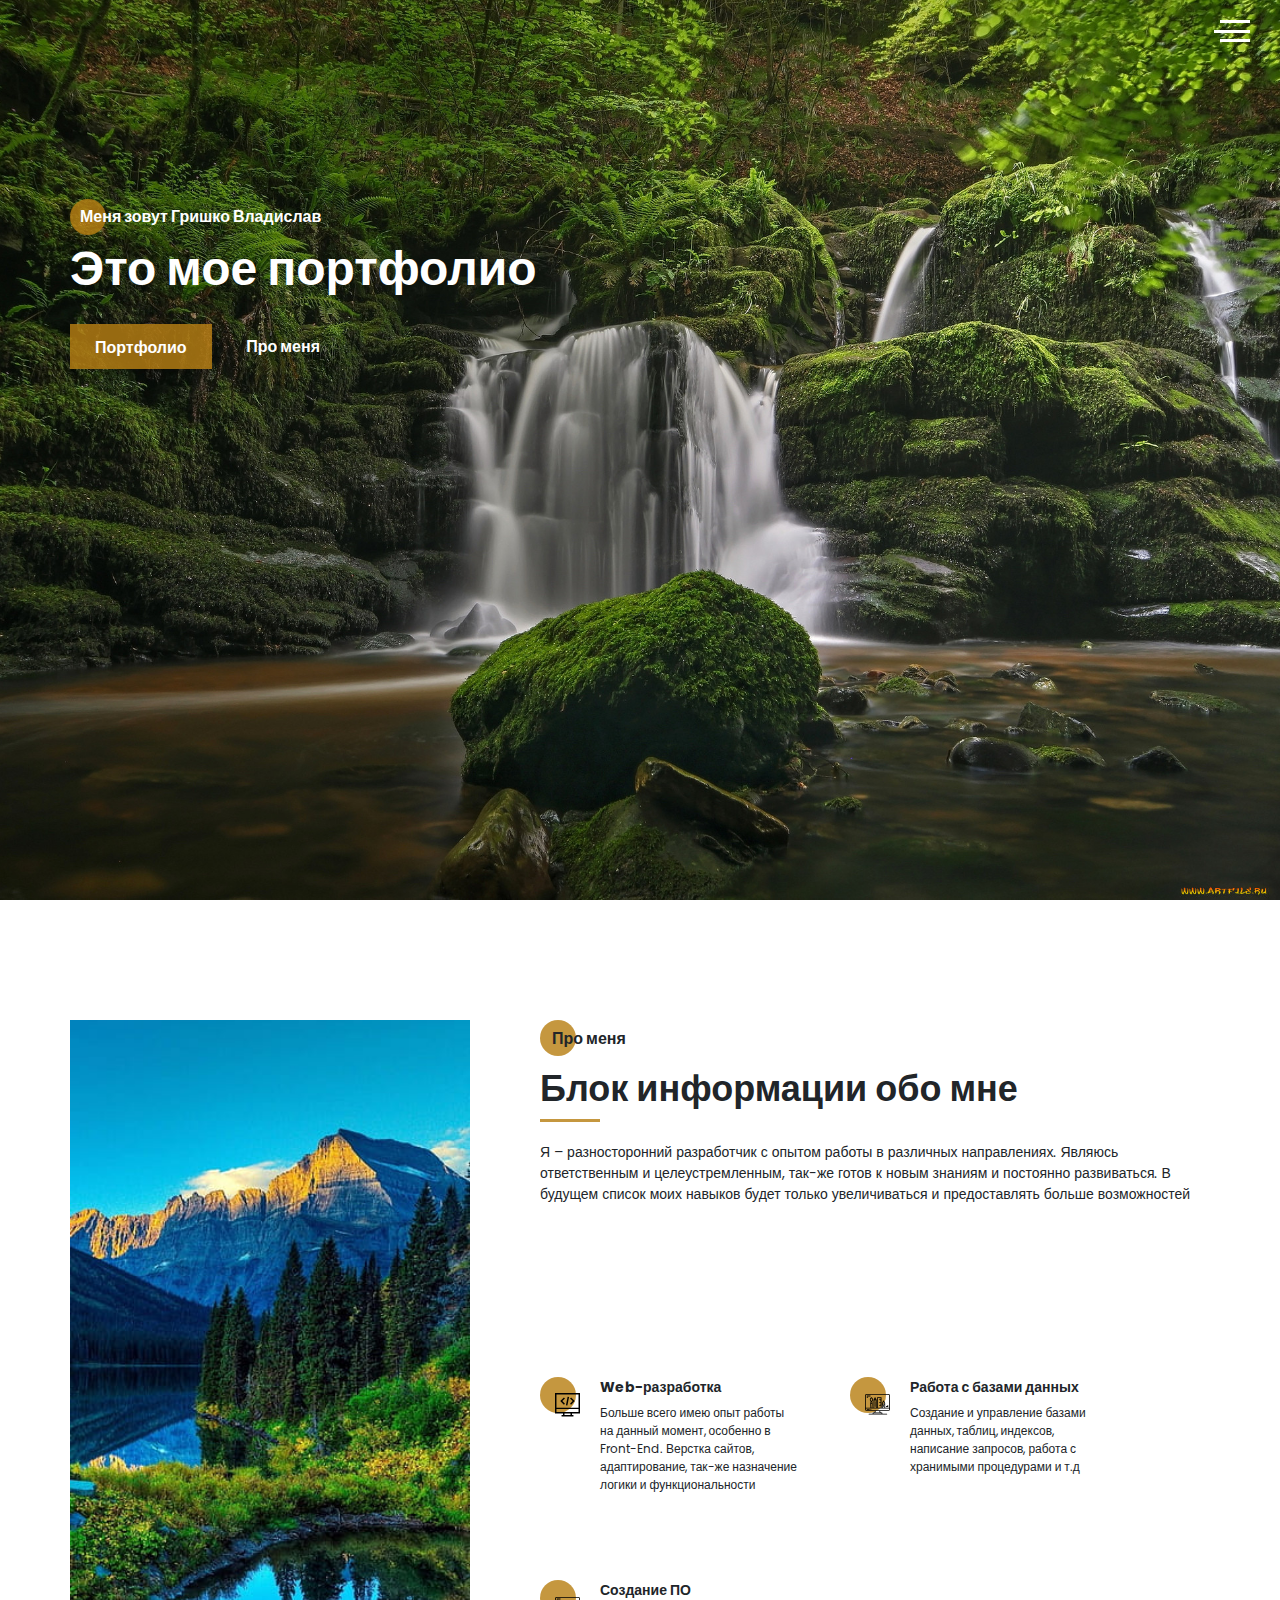
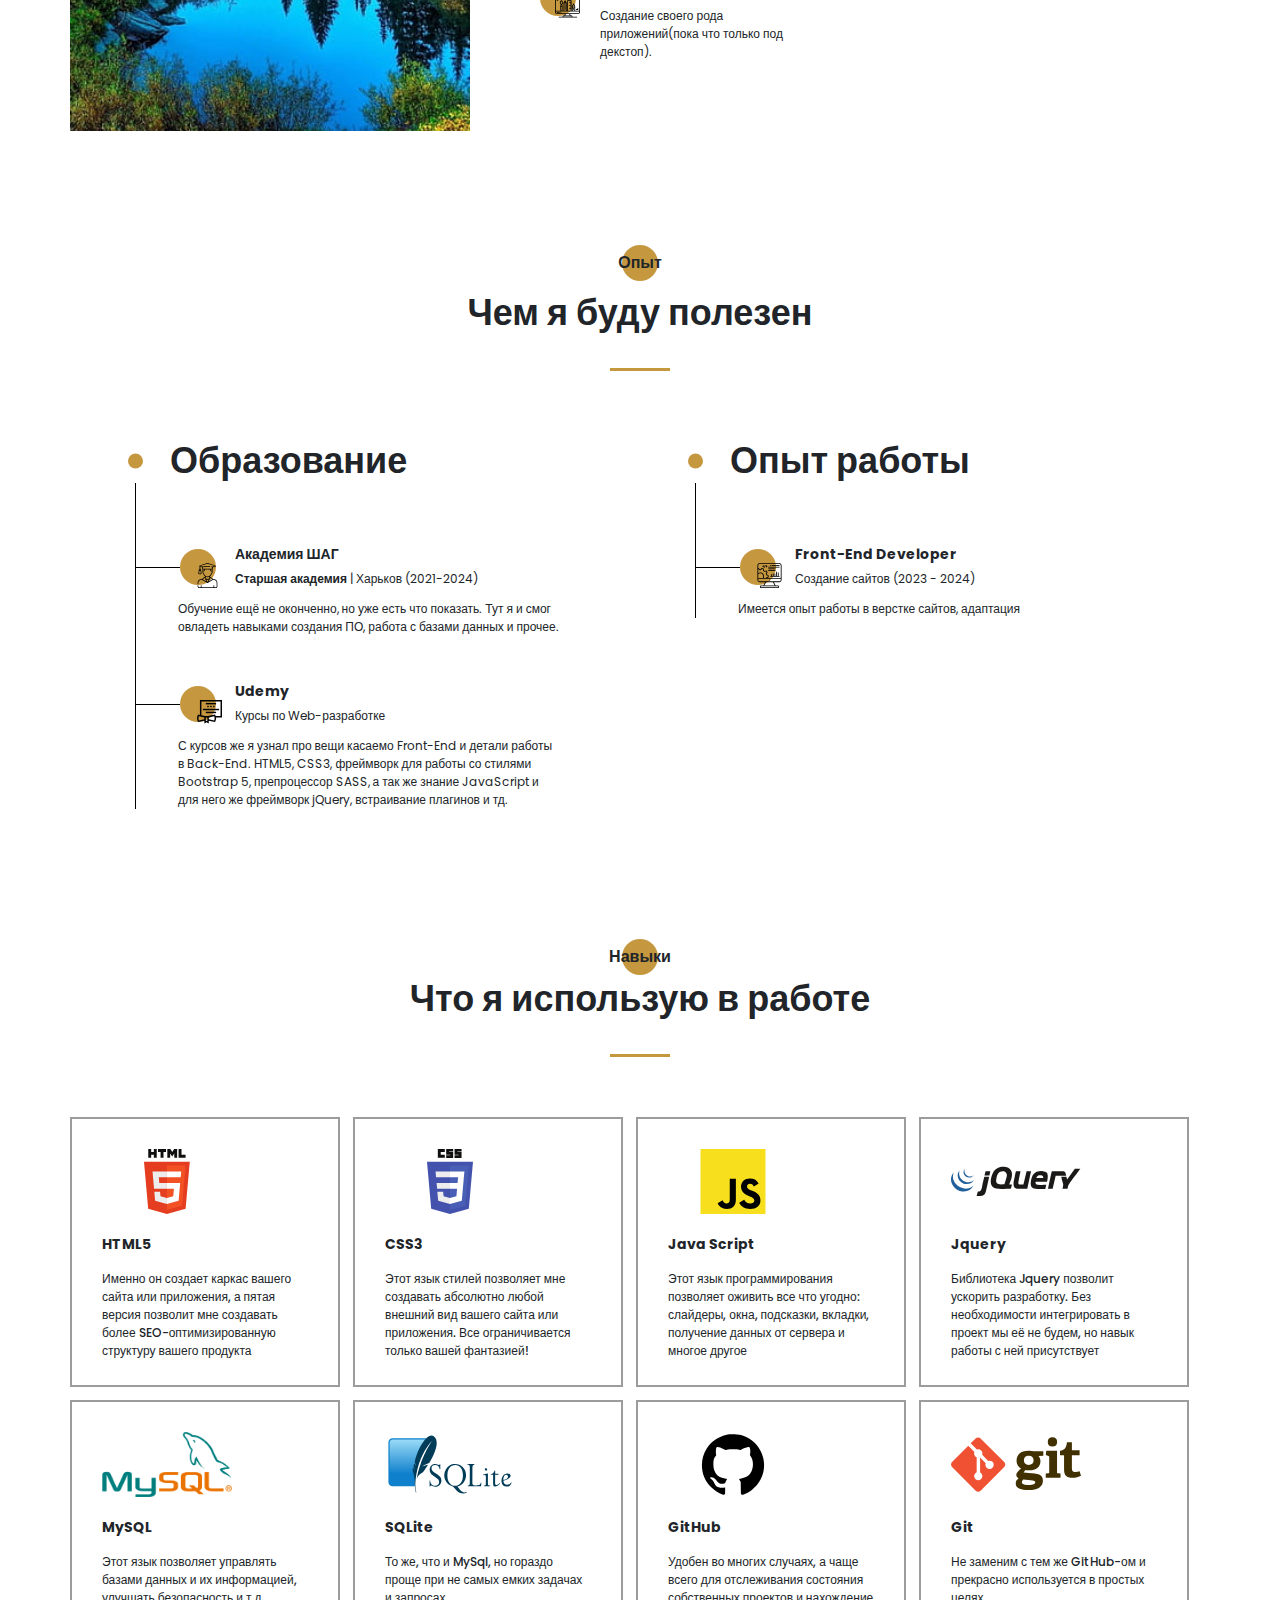
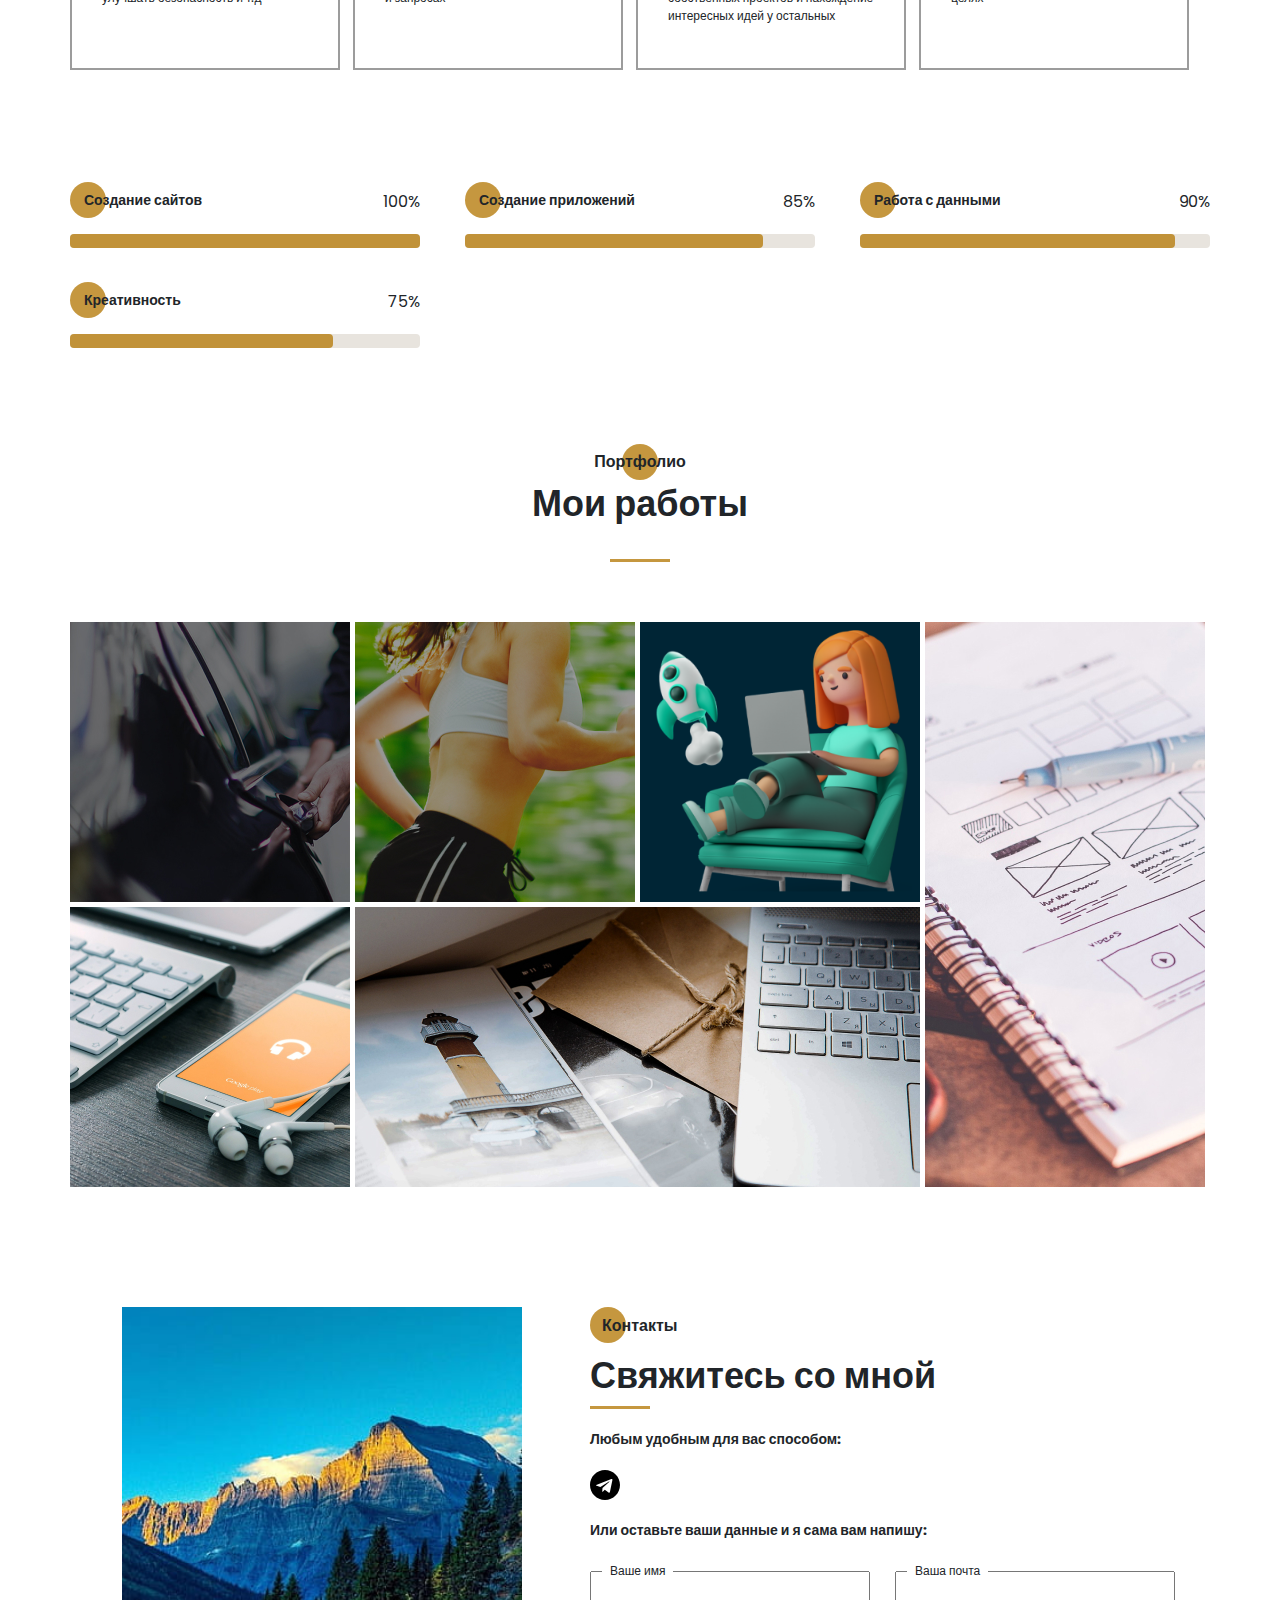
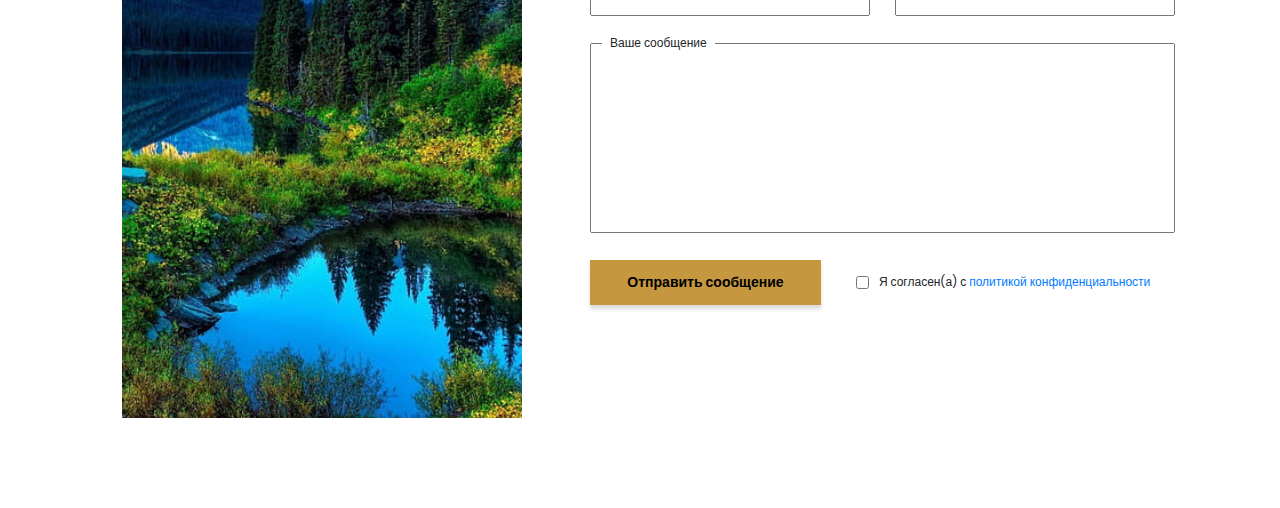
==== commit 44df0d85: "Add changes on 06.02.2024, 20:13" ====
--- a/index.html
+++ b/index.html
@@ -61,12 +61,12 @@
             </div>
             <nav>
                 <ul class="menu__list">
-                    <li class="menu__link"><a href="#">Про меня</a></li>
-                    <li class="menu__link"><a href="#">Мой опыт</a></li>
-                    <li class="menu__link"><a href="#">Мои навыки</a></li>
-                    <li class="menu__link"><a href="#">Мои работы</a></li>
-                    <li class="menu__link"><a href="#">Прайс-лист</a></li>
-                    <li class="menu__link"><a href="#">Контакты</a></li>
+                    <li class="menu__link"><a href="#about_me">Про меня</a></li>
+                    <li class="menu__link"><a href="#about_expr">Мой опыт</a></li>
+                    <li class="menu__link"><a href="#skills">Мои навыки</a></li>
+                    <li class="menu__link"><a href="#projects">Мои работы</a></li>
+                    <!--<li class="menu__link"><a href="#">Прайс-лист</a></li>-->
+                    <li class="menu__link"><a href="#contacts">Контакты</a></li>
                 </ul>
             </nav>
         </div>
@@ -143,7 +143,7 @@
                                 Web-разработка
                             </div>
                             <div class="about__skills-text">
-                               Больше всего имею опыт работы на данный момент, особенно в Front-End. Так же есть знания работы с JavaScript и для необходимости JQuery 
+                               Больше всего имею опыт работы на данный момент, особенно в Front-End. Верстка сайтов, адаптирование, так-же назначение логики и функциональности 
                             </div>
                         </div>
                     </div>
@@ -170,7 +170,7 @@
                                 Создание ПО
                             </div>
                             <div class="about__skills-text">
-                                Создание ПО на С++ Qt и C# Windows Form/WPF/.NET
+                                Создание своего рода приложений(пока что только под декстоп). 
                             </div>
                         </div>
                     </div>
@@ -179,6 +179,7 @@
         </div>
     </section>
 
+    <a name="about_expr"></a>
     <section class="resume">
         <div class="container">
             <h2 class="title title_fz16 title__section-title">Опыт</h2>
@@ -202,7 +203,7 @@
                                     </div>
                                 </div>
                                 <div class="resume__item-body">
-                                    Обучение ещё не оконченно, но уже есть что показать. Тут я смог овладеть навыками создания ПО, работа с базами данных и прочее.
+                                    Обучение ещё не оконченно, но уже есть что показать. Тут я и смог овладеть навыками создания ПО, работа с базами данных и прочее.
                                 </div>
                             </div>
                         </li>
@@ -254,7 +255,7 @@
             </div>
         </div>
     </section>
-
+    <a name="skills"></a>
     <section class="skills">
         <div class="container">
             <div class="title title_fz16 title__section-title">
@@ -313,13 +314,46 @@
                 </div>
                 <div class="skills__item">
                     <div class="skills__item-icon">
-                        <img src="icons/skills/Mysql_logo.png" alt="jquery">
+                        <img src="icons/skills/Mysql_logo.png" alt="mysql">
                     </div>
                     <div class="skills__item-title title_fz14">
                         MySQL
                     </div>
                     <div class="skills__item-descr">
                        Этот язык позволяет управлять базами данных и их информацией, улучшать безопасность и т.д
+                    </div>
+                </div>
+                <div class="skills__item">
+                    <div class="skills__item-icon">
+                        <img src="icons/skills/SQLite.svg" alt="sqlite">
+                    </div>
+                    <div class="skills__item-title title_fz14">
+                        SQLite
+                    </div>
+                    <div class="skills__item-descr">
+                       То же, что и MySql, но гораздо проще при не самых емких задачах и запросах
+                    </div>
+                </div>
+                <div class="skills__item">
+                    <div class="skills__item-icon">
+                        <img src="icons/skills/github.svg" alt="github">
+                    </div>
+                    <div class="skills__item-title title_fz14">
+                        GitHub
+                    </div>
+                    <div class="skills__item-descr">
+                       Удобен во многих случаях, а чаще всего для отслеживания состояния собственных проектов и нахождение интересных идей у остальных
+                    </div>
+                </div>
+                <div class="skills__item">
+                    <div class="skills__item-icon">
+                        <img src="icons/skills/git.svg" alt="git">
+                    </div>
+                    <div class="skills__item-title title_fz14">
+                        Git
+                    </div>
+                    <div class="skills__item-descr">
+                        Не заменим с тем же GitHub-ом и прекрасно используется в простых целях
                     </div>
                 </div>
               
@@ -398,7 +432,7 @@
     </section>
 
 
-
+    <a name="projects"></a>
     <section class="portfolio">
         <div class="container">
             <div class="title title_fz16 title__section-title">
@@ -522,7 +556,7 @@
         </div>
     </section> -->
 
-
+    <a name="contacts"></a>
     <section class="contacts">
         <div class="container">
             <div class="contacts__wrapper">
@@ -542,7 +576,7 @@
                         <!-- <a href="#" class="contacts__link">
                             <img src="icons/social/facebook.svg" alt="facebook">
                         </a> -->
-                        <a href="#" class="contacts__link">
+                        <a href="https://t.me/VladosikGTest335" class="contacts__link">
                             <img src="icons/social/telegram.svg" alt="telegram">
                         </a>
                         <!-- <a href="#" class="contacts__link">
--- a/css/style.min.css
+++ b/css/style.min.css
@@ -4,4 +4,4 @@
  * Copyright 2011-2019 Twitter, Inc.
  * Licensed under MIT (https://github.com/twbs/bootstrap/blob/master/LICENSE)
  * Forked from Normalize.css, licensed MIT (https://github.com/necolas/normalize.css/blob/master/LICENSE.md)
- */@import url(https://fonts.googleapis.com/css2?family=Poppins:wght@500;700&display=swap);*,::after,::before{box-sizing:border-box}html{font-family:sans-serif;line-height:1.15;-webkit-text-size-adjust:100%;-webkit-tap-highlight-color:rgba(0,0,0,0)}article,aside,figcaption,figure,footer,header,hgroup,main,nav,section{display:block}body{margin:0;font-family:-apple-system,BlinkMacSystemFont,"Segoe UI",Roboto,"Helvetica Neue",Arial,"Noto Sans",sans-serif,"Apple Color Emoji","Segoe UI Emoji","Segoe UI Symbol","Noto Color Emoji";font-size:1rem;font-weight:400;line-height:1.5;color:#212529;text-align:left;background-color:#fff}[tabindex="-1"]:focus{outline:0!important}hr{box-sizing:content-box;height:0;overflow:visible}h1,h2,h3,h4,h5,h6{margin-top:0;margin-bottom:.5rem}p{margin-top:0;margin-bottom:1rem}abbr[data-original-title],abbr[title]{text-decoration:underline;-webkit-text-decoration:underline dotted;text-decoration:underline dotted;cursor:help;border-bottom:0;-webkit-text-decoration-skip-ink:none;text-decoration-skip-ink:none}address{margin-bottom:1rem;font-style:normal;line-height:inherit}dl,ol,ul{margin-top:0;margin-bottom:1rem}ol ol,ol ul,ul ol,ul ul{margin-bottom:0}dt{font-weight:700}dd{margin-bottom:.5rem;margin-left:0}blockquote{margin:0 0 1rem}b,strong{font-weight:bolder}small{font-size:80%}sub,sup{position:relative;font-size:75%;line-height:0;vertical-align:baseline}sub{bottom:-.25em}sup{top:-.5em}a{color:#007bff;text-decoration:none;background-color:rgba(0,0,0,0)}a:hover{color:#0056b3;text-decoration:underline}a:not([href]):not([tabindex]){color:inherit;text-decoration:none}a:not([href]):not([tabindex]):focus,a:not([href]):not([tabindex]):hover{color:inherit;text-decoration:none}a:not([href]):not([tabindex]):focus{outline:0}code,kbd,pre,samp{font-family:SFMono-Regular,Menlo,Monaco,Consolas,"Liberation Mono","Courier New",monospace;font-size:1em}pre{margin-top:0;margin-bottom:1rem;overflow:auto}figure{margin:0 0 1rem}img{vertical-align:middle;border-style:none}svg{overflow:hidden;vertical-align:middle}table{border-collapse:collapse}caption{padding-top:.75rem;padding-bottom:.75rem;color:#6c757d;text-align:left;caption-side:bottom}th{text-align:inherit}label{display:inline-block;margin-bottom:.5rem}button{border-radius:0}button:focus{outline:1px dotted;outline:5px auto -webkit-focus-ring-color}button,input,optgroup,select,textarea{margin:0;font-family:inherit;font-size:inherit;line-height:inherit}button,input{overflow:visible}button,select{text-transform:none}select{word-wrap:normal}[type=button],[type=reset],[type=submit],button{-webkit-appearance:button}[type=button]:not(:disabled),[type=reset]:not(:disabled),[type=submit]:not(:disabled),button:not(:disabled){cursor:pointer}[type=button]::-moz-focus-inner,[type=reset]::-moz-focus-inner,[type=submit]::-moz-focus-inner,button::-moz-focus-inner{padding:0;border-style:none}input[type=checkbox],input[type=radio]{box-sizing:border-box;padding:0}input[type=date],input[type=datetime-local],input[type=month],input[type=time]{-webkit-appearance:listbox}textarea{overflow:auto;resize:vertical}fieldset{min-width:0;padding:0;margin:0;border:0}legend{display:block;width:100%;max-width:100%;padding:0;margin-bottom:.5rem;font-size:1.5rem;line-height:inherit;color:inherit;white-space:normal}progress{vertical-align:baseline}[type=number]::-webkit-inner-spin-button,[type=number]::-webkit-outer-spin-button{height:auto}[type=search]{outline-offset:-2px;-webkit-appearance:none}[type=search]::-webkit-search-decoration{-webkit-appearance:none}::-webkit-file-upload-button{font:inherit;-webkit-appearance:button}output{display:inline-block}summary{display:list-item;cursor:pointer}template{display:none}[hidden]{display:none!important}*{font-family:Poppins,sans-serif;margin:0;padding:0;scroll-behavior:smooth}.container{width:1140px;margin:0 auto}.divider{height:3px;width:60px;background-color:rgba(184,127,20,.8156862745);margin:25px auto 0 auto}.promo{min-height:100vh;position:relative;background:url(../img/main_bg.jpg) no-repeat 100%/cover;padding-top:205px}.promo__title{width:535px;margin-top:10px;color:#fff}.promo__subtitle{position:relative;padding-left:10px;z-index:2;color:#fff}.promo__subtitle:before{content:"";position:absolute;z-index:-1;top:-25%;left:0;height:36px;width:36px;border-radius:100%;background-color:rgba(184,127,20,.8156862745)}.promo__btns{margin-top:25px;display:flex;width:250px;align-items:center;justify-content:space-between}.promo__link{color:#fff;font-weight:700;transition:.3s all}.promo__link:hover{color:#fff;text-decoration:none;opacity:.5;transition:.3s all}.title{font-weight:700;font-size:36px;line-height:60px}.title_fz14{font-size:14px;line-height:21px}.title_fz16{font-size:16px;line-height:24px}.title__fz20{font-size:20px;line-height:30px}.title_fz36{font-size:36px}.title_fz48{font-size:48px}.title__section-title{position:relative;text-align:center}.title__section-title:before{content:"";position:absolute;z-index:-1;top:-25%;left:0;height:36px;width:36px;border-radius:100%;background-color:rgba(184,127,20,.8156862745)}.title__section-title:before{content:"";left:50%;transform:translateX(-50%)}.title__section-subtitle{text-align:center}.btn{height:45px;background-color:rgba(184,127,20,.8156862745);box-shadow:0 4px 4px 0 rgba(0,0,0,.15);padding:12px 25px}.sidepanel{position:fixed;top:230px;left:50px;height:340px;display:flex;flex-direction:column;justify-content:space-between;align-items:center;z-index:3;color:rgba(184,127,20,.8156862745);background-color:rgba(255,255,255,.567);border-radius:12px;padding:12px;transition:.3s all}.sidepanel:hover{background-color:#fff;border-radius:0}.sidepanel__divider{width:2px;height:70px;background-color:#000}.sidepanel__text{height:150px;width:25px;color:#000}.sidepanel__text span{transform:rotate(-90deg) translate(-30%,-260%);display:block;width:150px}.hamburger{position:absolute;top:20px;right:30px;height:22px;display:flex;flex-direction:column;justify-content:space-between;align-items:flex-end;cursor:pointer}.hamburger span{display:block;width:30px;height:3px;background-color:#fff}.hamburger span.long{width:36px}.menu{position:fixed;top:0;left:-100%;width:100%;height:100vh;z-index:10;visibility:hidden;opacity:0;transition:.6s all}.menu.active{left:100%;visibility:visible;opacity:1}.menu__block{position:relative;width:345px;left:-100%;background-color:rgba(184,127,20,.8156862745);height:100%;transition:.6s all;padding-top:140px;padding-left:40px;z-index:10}.menu__close{position:absolute;top:25px;right:25px;cursor:pointer}.menu__list{list-style-type:none;padding-left:35px}.menu__link{position:relative;font-weight:700;font-size:24px;line-height:36px;margin-bottom:15px}.menu__link:before{content:"";position:absolute;left:-35px;top:10px;height:15px;width:15px;border:1px solid #000;border-radius:100%;transition:.6s all}.menu__link:hover::before{background-color:#000}.menu__link a{color:#fff}.menu__social{width:90px;position:absolute;bottom:50px;left:50%;transform:translateX(-50%);display:flex;justify-content:space-between;align-items:center}.menu__overlay{position:fixed;top:0;left:0;height:100%;width:100%;background-color:#fff;opacity:.75}.about{padding-top:120px}.about__wrapper{display:grid;grid-template-columns:400px 670px;grid-template-rows:minmax(245px,auto) minmax(255px,auto);grid-auto-rows:minmax(245px,auto);column-gap:70px;row-gap:40px}.about__photo{grid-row:1/3}.about__photo img{width:100%;height:100%;object-fit:cover}.about__title{position:relative;padding-left:12px;padding-top:1px}.about__title:before{content:"";position:absolute;z-index:-1;top:-25%;left:0;height:36px;width:36px;border-radius:100%;background-color:rgba(184,127,20,.8156862745)}.about__descr{padding-top:6px}.about__descr .divider{margin:0}.about__text{margin-top:20px;font-size:14px;line-height:21px}.about__skills{display:grid;grid-template:repeat(2,minmax(115px,auto))/repeat(2,260px);grid-auto-rows:1fr;column-gap:50px;row-gap:50px}.about__skills-item{display:grid;grid-template-columns:40px 200px;column-gap:20px}.about__skills-circle{position:relative;padding:15px 0 0 15px}.about__skills-circle:before{content:"";position:absolute;z-index:-1;top:-25%;left:0;height:36px;width:36px;border-radius:100%;background-color:rgba(184,127,20,.8156862745)}.about__skills-circle:before{top:0}.about__skills-text{font-size:12px;line-height:18px;margin-top:6px}.resume{padding-top:120px}.resume__wrapper{padding:60px 65px 0 65px;display:grid;grid-template-columns:repeat(2,425px);column-gap:135px}.resume__column-title{position:relative;padding-left:35px}.resume__column-title:before{content:"";position:absolute;width:15px;height:15px;background:rgba(184,127,20,.8156862745);border-radius:100%;left:-7px;top:50%;transform:translateY(-50%)}.resume__column ul{list-style-type:none}.resume__column ul li{position:relative}.resume__column ul li:after{content:"";width:1px;height:calc(100% + 16px);position:absolute;top:-16px;left:0;background-color:#000}.resume__item{position:relative}.resume__item:before{content:"";height:1px;width:45px;position:absolute;top:68px;background-color:#000}.resume__item-head{position:relative;padding:45px 0 0 100px}.resume__item-head h4{margin-bottom:0}.resume__item-body{padding-left:43px;margin-top:12px}.resume__item-icon{position:absolute;top:50px;left:45px}.resume__item-icon:before{content:"";position:absolute;z-index:-1;top:-25%;left:0;height:36px;width:36px;border-radius:100%;background-color:rgba(184,127,20,.8156862745)}.resume__item-icon img{position:absolute;left:17px;top:14px}.resume__item-location{font-size:12px;line-height:18px;margin-top:5px}.resume__item-body{font-size:12px;line-height:18px}.skills{padding-top:120px}.skills__wrapper{margin-top:60px;display:grid;grid-template-columns:repeat(4,270px);grid-template-rows:repeat(2,270px);gap:13px}.skills__item{padding:30px;border:2px solid rgba(0,0,0,.3882352941)}.skills__item-title{font-weight:700;margin:20px 0 15px 0}.skills__item-descr{font-size:12px;font-weight:500}.skills__item-icon{height:65px;width:100px}.skills__item-icon img{height:65px;width:100%}.skills__statistics{padding-top:120px}.skills__statistics-wrapper{display:grid;grid-template-columns:repeat(3,350px);grid-template-rows:repeat(2,40px);column-gap:45px;row-gap:60px}.skills__statistics-scale{width:350px;height:14px;background-color:#e8e4de;border-radius:4px}.skills__statistics-scale span{display:block;background-color:rgba(184,127,20,.8156862745);height:100%;border-radius:4px}.skills__statistics-descr{display:flex;justify-content:space-between;padding-bottom:20px}.skills__statistics-title{padding-left:14px;position:relative}.skills__statistics-title:before{content:"";position:absolute;z-index:-1;top:-25%;left:0;height:36px;width:36px;border-radius:100%;background-color:rgba(184,127,20,.8156862745)}.skills__statistics-title:before{content:"";top:-8px}.portfolio{padding-top:120px}.portfolio__wrapper{margin-top:60px;display:grid;grid-template:repeat(2,280px)/repeat(4,280px);grid-auto-rows:280px;gap:5px}.portfolio__wrapper .vertical{grid-row:1/3;grid-column:4/5}.portfolio__wrapper .horizontal{grid-row:2/3;grid-column:2/4}.portfolio__item{transition:.6s all}.portfolio__item img{width:100%;height:100%;object-fit:cover}.portfolio__item:hover{filter:grayscale(50%)}.price{padding-top:60px}.price__wrapper{padding:60px 60px;display:grid;grid-template:repeat(3,minmax(45px,auto))/repeat(2,365px);grid-auto-rows:minmax(45px,auto);row-gap:15px;justify-content:space-between}.price__item{display:grid;grid-template:repeat(2,minmax(21px,auto))/repeat(2,auto);row-gap:5px}.price__item-descr{grid-column:1/3;font-size:12px;line-height:18px}.price__item-cost{justify-self:end;font-weight:700}.price__item-title{font-weight:700;position:relative}.price__item-title:before{content:"";position:absolute;width:15px;height:15px;background:#ffa501;border-radius:100%;left:-25px;top:50%;transform:translateY(-50%)}.contacts{padding:120px 0 90px 0}.contacts__wrapper{padding:0 35px 0 52px;display:grid;grid-template-columns:400px 585px;justify-content:space-between}.contacts__photo img{width:100%;height:100%;object-fit:cover}.contacts__title{position:relative;padding-left:12px;padding-top:1px}.contacts__title:before{content:"";position:absolute;z-index:-1;top:-25%;left:0;height:36px;width:36px;border-radius:100%;background-color:rgba(184,127,20,.8156862745)}.contacts__descr{padding-top:6px}.contacts__descr .divider{margin:0}.contacts__social,.contacts__text{margin-top:20px}.contacts__link{margin-right:25px}.contacts__link img{max-width:30px;max-height:30px}.contacts__form{margin-top:30px;display:grid;grid-template:45px 190px 45px/repeat(2,280px);row-gap:27px;justify-content:space-between}.contacts__form label{display:block;position:absolute;height:18px;padding:0 8px;background-color:#fff;font-size:12px;margin-bottom:0;top:-9px;left:12px}.contacts__triggers{grid-column:1/3;display:grid;grid-template-columns:repeat(2,auto);column-gap:35px}.contacts__policy{font-size:12px;line-height:14px;display:flex;align-items:center}.contacts__policy input{margin-right:10px}.contacts__input{position:relative}.contacts__input input{width:100%;height:100%;padding:0 20px;font-size:12px}.contacts__textarea{position:relative;grid-column:1/3}.contacts__textarea textarea{width:100%;height:100%;resize:none;padding:20px;font-size:12px}.contacts__btn{border:none;font-weight:700;font-size:14px;line-height:21px}.policy hr{margin:10px 0}.policy__title{text-align:center}.policy span{font-size:36px}.policy p{padding:0 32px}@media(max-width:1439px){.sidepanel{display:none}}@media(max-width:1200px){.container{max-width:960px}.sidepanel{display:none}.about__wrapper{grid-template-columns:400px 520px;column-gap:50px}.about__skills{column-gap:20px;grid-template-columns:repeat(2,minmax(115px,auto)/repeat(2,250px))}.about__skills-item{grid-template-columns:40px 195px;column-gap:15px}.resume__wrapper{grid-template-columns:repeat(2,340px)}.skills__wrapper{grid-template-columns:repeat(3,1fr);grid-template-rows:repeat(3,minmax(270px,auto))}.skills__statistics-wrapper{grid-template-columns:repeat(2,1fr)}.skills__statistics-scale{width:100%}.portfolio__wrapper{grid-template-columns:repeat(auto-fit,280px);grid-template-rows:280px;justify-content:center}.portfolio__wrapper .horizontal,.portfolio__wrapper .vertical{grid-row:unset;grid-column:unset}.contacts__wrapper{padding:0;justify-content:center;grid-template-columns:380px 585px}.contacts__photo{width:340px}}@media(max-width:992px){.container{max-width:720px}.title_fz36{font-size:30px}.about__wrapper{grid-template-columns:300px 380px}.about__skills{grid-template-columns:380px;grid-auto-rows:minmax(115px,auto)}.about__skills-item{grid-template-columns:40px 320px;column-gap:20px}.divider{margin:15px auto 15px auto}.resume__wrapper{grid-template-columns:repeat(2,minmax(250px,auto));padding-left:5px;column-gap:minmax(25px,auto)}.resume .title_fz20{font-size:30px}.price__wrapper{grid-template-columns:repeat(auto-fit,320px);padding:0}.contacts__wrapper{grid-template-columns:auto}.contacts__form{column-gap:10px}.contacts__photo{display:none}}@media(max-width:768px){.container{max-width:540px}.title_fz48px{font-size:28px}.promo__title{width:300px;line-height:39px}.about{padding-top:40px}.about__wrapper{grid-template:400px auto auto/1fr}.about__photo{grid-row:unset}.about__skills{grid-template-columns:repeat(2,260px)}.about__skills-item{grid-template-columns:40px 200px;column-gap:20px}.resume__wrapper{grid-template-columns:1fr;padding-left:5px;column-gap:25px;row-gap:40px}.resume .title_fz20{font-size:30px}.skills__wrapper{grid-template-columns:repeat(2,1fr);grid-template-rows:repeat(3,minmax(270px,auto))}.skills__statistics-wrapper{grid-template-columns:repeat(2,1fr)}.skills__statistics-scale{width:100%}.price__wrapper{justify-content:center}.contacts__descr{padding:0 25px}.contacts__form{grid-template:45px 45px 145px 45px/280px}.contacts__text{width:300px}.contacts__policy span{font-size:11px}.contacts__textarea{grid-column:unset}.contacts__triggers{grid-column:unset;grid-template-columns:auto;row-gap:10px}.contacts__policy{order:0}.contacts__btn{order:1;width:220px;margin:0 auto}}@media(max-width:576px){.container{width:100%;padding:0 10px}.title_fz48px{font-size:26px}.title_fz36{font-size:24px}.hamburger{right:20px}.menu__block{width:250px;padding-left:20px}.promo{background:url(../img/main_bg.jpg) no-repeat 57%/cover}.promo__btns{margin-top:30px}.about__wrapper{grid-template:340px auto auto/1fr}.about__skills{grid-template-columns:1fr}.resume__wrapper{grid-template-columns:1fr;padding-left:5px;column-gap:25px;row-gap:40px;padding-right:0}.resume .title_fz20{font-size:25px}.resume__item::after{content:"";width:1px;height:calc(100% + 16px);position:absolute;top:-32px;left:0;background-color:#000}.skills__wrapper{grid-template-columns:1fr;grid-template-rows:repeat(3,minmax(270px,auto))}.skills__statistics-wrapper{grid-template-columns:1fr}.skills__statistics-scale{width:100%}.portfolio{padding-top:40px}.price__wrapper{grid-template-columns:repeat(auto-fit,295px);justify-content:center}.contacts__wrapper{grid-template-columns:300px;padding-right:25px}.contacts__form{grid-template:45px 45px 143px 45px/280px}.contacts__textarea{grid-column:unset}.contacts__triggers{grid-column:unset;grid-template-columns:auto;row-gap:10px}}+ */@import url(https://fonts.googleapis.com/css2?family=Poppins:wght@500;700&display=swap);*,::after,::before{box-sizing:border-box}html{font-family:sans-serif;line-height:1.15;-webkit-text-size-adjust:100%;-webkit-tap-highlight-color:rgba(0,0,0,0)}article,aside,figcaption,figure,footer,header,hgroup,main,nav,section{display:block}body{margin:0;font-family:-apple-system,BlinkMacSystemFont,"Segoe UI",Roboto,"Helvetica Neue",Arial,"Noto Sans",sans-serif,"Apple Color Emoji","Segoe UI Emoji","Segoe UI Symbol","Noto Color Emoji";font-size:1rem;font-weight:400;line-height:1.5;color:#212529;text-align:left;background-color:#fff}[tabindex="-1"]:focus{outline:0!important}hr{box-sizing:content-box;height:0;overflow:visible}h1,h2,h3,h4,h5,h6{margin-top:0;margin-bottom:.5rem}p{margin-top:0;margin-bottom:1rem}abbr[data-original-title],abbr[title]{text-decoration:underline;-webkit-text-decoration:underline dotted;text-decoration:underline dotted;cursor:help;border-bottom:0;-webkit-text-decoration-skip-ink:none;text-decoration-skip-ink:none}address{margin-bottom:1rem;font-style:normal;line-height:inherit}dl,ol,ul{margin-top:0;margin-bottom:1rem}ol ol,ol ul,ul ol,ul ul{margin-bottom:0}dt{font-weight:700}dd{margin-bottom:.5rem;margin-left:0}blockquote{margin:0 0 1rem}b,strong{font-weight:bolder}small{font-size:80%}sub,sup{position:relative;font-size:75%;line-height:0;vertical-align:baseline}sub{bottom:-.25em}sup{top:-.5em}a{color:#007bff;text-decoration:none;background-color:rgba(0,0,0,0)}a:hover{color:#0056b3;text-decoration:underline}a:not([href]):not([tabindex]){color:inherit;text-decoration:none}a:not([href]):not([tabindex]):focus,a:not([href]):not([tabindex]):hover{color:inherit;text-decoration:none}a:not([href]):not([tabindex]):focus{outline:0}code,kbd,pre,samp{font-family:SFMono-Regular,Menlo,Monaco,Consolas,"Liberation Mono","Courier New",monospace;font-size:1em}pre{margin-top:0;margin-bottom:1rem;overflow:auto}figure{margin:0 0 1rem}img{vertical-align:middle;border-style:none}svg{overflow:hidden;vertical-align:middle}table{border-collapse:collapse}caption{padding-top:.75rem;padding-bottom:.75rem;color:#6c757d;text-align:left;caption-side:bottom}th{text-align:inherit}label{display:inline-block;margin-bottom:.5rem}button{border-radius:0}button:focus{outline:1px dotted;outline:5px auto -webkit-focus-ring-color}button,input,optgroup,select,textarea{margin:0;font-family:inherit;font-size:inherit;line-height:inherit}button,input{overflow:visible}button,select{text-transform:none}select{word-wrap:normal}[type=button],[type=reset],[type=submit],button{-webkit-appearance:button}[type=button]:not(:disabled),[type=reset]:not(:disabled),[type=submit]:not(:disabled),button:not(:disabled){cursor:pointer}[type=button]::-moz-focus-inner,[type=reset]::-moz-focus-inner,[type=submit]::-moz-focus-inner,button::-moz-focus-inner{padding:0;border-style:none}input[type=checkbox],input[type=radio]{box-sizing:border-box;padding:0}input[type=date],input[type=datetime-local],input[type=month],input[type=time]{-webkit-appearance:listbox}textarea{overflow:auto;resize:vertical}fieldset{min-width:0;padding:0;margin:0;border:0}legend{display:block;width:100%;max-width:100%;padding:0;margin-bottom:.5rem;font-size:1.5rem;line-height:inherit;color:inherit;white-space:normal}progress{vertical-align:baseline}[type=number]::-webkit-inner-spin-button,[type=number]::-webkit-outer-spin-button{height:auto}[type=search]{outline-offset:-2px;-webkit-appearance:none}[type=search]::-webkit-search-decoration{-webkit-appearance:none}::-webkit-file-upload-button{font:inherit;-webkit-appearance:button}output{display:inline-block}summary{display:list-item;cursor:pointer}template{display:none}[hidden]{display:none!important}*{font-family:Poppins,sans-serif;margin:0;padding:0;scroll-behavior:smooth}.container{width:1140px;margin:0 auto}.divider{height:3px;width:60px;background-color:rgba(184,127,20,.8156862745);margin:25px auto 0 auto}.promo{min-height:100vh;position:relative;background:url(../img/main_bg.jpg) no-repeat 100%/cover;padding-top:205px}.promo__title{width:535px;margin-top:10px;color:#fff}.promo__subtitle{position:relative;padding-left:10px;z-index:2;color:#fff}.promo__subtitle:before{content:"";position:absolute;z-index:-1;top:-25%;left:0;height:36px;width:36px;border-radius:100%;background-color:rgba(184,127,20,.8156862745)}.promo__btns{margin-top:25px;display:flex;width:250px;align-items:center;justify-content:space-between}.promo__link{color:#fff;font-weight:700;transition:.3s all}.promo__link:hover{color:#fff;text-decoration:none;opacity:.5;transition:.3s all}.title{font-weight:700;font-size:36px;line-height:60px}.title_fz14{font-size:14px;line-height:21px}.title_fz16{font-size:16px;line-height:24px}.title__fz20{font-size:20px;line-height:30px}.title_fz36{font-size:36px}.title_fz48{font-size:48px}.title__section-title{position:relative;text-align:center}.title__section-title:before{content:"";position:absolute;z-index:-1;top:-25%;left:0;height:36px;width:36px;border-radius:100%;background-color:rgba(184,127,20,.8156862745)}.title__section-title:before{content:"";left:50%;transform:translateX(-50%)}.title__section-subtitle{text-align:center}.btn{height:45px;background-color:rgba(184,127,20,.8156862745);box-shadow:0 4px 4px 0 rgba(0,0,0,.15);padding:12px 25px}.sidepanel{position:fixed;top:230px;left:50px;height:340px;display:flex;flex-direction:column;justify-content:space-between;align-items:center;z-index:3;color:rgba(184,127,20,.8156862745);background-color:rgba(255,255,255,.567);border-radius:12px;padding:12px;transition:.3s all}.sidepanel:hover{background-color:#fff;border-radius:0}.sidepanel__divider{width:2px;height:70px;background-color:#000}.sidepanel__text{height:150px;width:25px;color:#000}.sidepanel__text span{transform:rotate(-90deg) translate(-30%,-260%);display:block;width:150px}.hamburger{position:absolute;top:20px;right:30px;height:22px;display:flex;flex-direction:column;justify-content:space-between;align-items:flex-end;cursor:pointer}.hamburger span{display:block;width:30px;height:3px;background-color:#fff}.hamburger span.long{width:36px}.menu{position:fixed;top:0;left:-100%;width:100%;height:100vh;z-index:10;visibility:hidden;opacity:0;transition:.6s all}.menu.active{left:100%;visibility:visible;opacity:1}.menu__block{position:relative;width:345px;left:-100%;background-color:rgba(184,127,20,.8156862745);height:100%;transition:.6s all;padding-top:140px;padding-left:40px;z-index:10}.menu__close{position:absolute;top:25px;right:25px;cursor:pointer}.menu__list{list-style-type:none;padding-left:35px}.menu__link{position:relative;font-weight:700;font-size:24px;line-height:36px;margin-bottom:15px}.menu__link:before{content:"";position:absolute;left:-35px;top:10px;height:15px;width:15px;border:1px solid #000;border-radius:100%;transition:.6s all}.menu__link:hover::before{background-color:#000}.menu__link a{color:#fff}.menu__social{width:90px;position:absolute;bottom:50px;left:50%;transform:translateX(-50%);display:flex;justify-content:space-between;align-items:center}.menu__overlay{position:fixed;top:0;left:0;height:100%;width:100%;background-color:#fff;opacity:.75}.about{padding-top:120px}.about__wrapper{display:grid;grid-template-columns:400px 670px;grid-template-rows:minmax(245px,auto) minmax(255px,auto);grid-auto-rows:minmax(245px,auto);column-gap:70px;row-gap:40px}.about__photo{grid-row:1/3}.about__photo img{width:100%;height:100%;object-fit:cover}.about__title{position:relative;padding-left:12px;padding-top:1px}.about__title:before{content:"";position:absolute;z-index:-1;top:-25%;left:0;height:36px;width:36px;border-radius:100%;background-color:rgba(184,127,20,.8156862745)}.about__descr{padding-top:6px}.about__descr .divider{margin:0}.about__text{margin-top:20px;font-size:14px;line-height:21px}.about__skills{display:grid;grid-template:repeat(2,minmax(115px,auto))/repeat(2,260px);grid-auto-rows:1fr;column-gap:50px;row-gap:50px}.about__skills-item{display:grid;grid-template-columns:40px 200px;column-gap:20px}.about__skills-circle{position:relative;padding:15px 0 0 15px}.about__skills-circle:before{content:"";position:absolute;z-index:-1;top:-25%;left:0;height:36px;width:36px;border-radius:100%;background-color:rgba(184,127,20,.8156862745)}.about__skills-circle:before{top:0}.about__skills-text{font-size:12px;line-height:18px;margin-top:6px}.resume{padding-top:120px}.resume__wrapper{padding:60px 65px 0 65px;display:grid;grid-template-columns:repeat(2,425px);column-gap:135px}.resume__column-title{position:relative;padding-left:35px}.resume__column-title:before{content:"";position:absolute;width:15px;height:15px;background:rgba(184,127,20,.8156862745);border-radius:100%;left:-7px;top:50%;transform:translateY(-50%)}.resume__column ul{list-style-type:none}.resume__column ul li{position:relative}.resume__column ul li:after{content:"";width:1px;height:calc(100% + 16px);position:absolute;top:-16px;left:0;background-color:#000}.resume__item{position:relative}.resume__item:before{content:"";height:1px;width:45px;position:absolute;top:68px;background-color:#000}.resume__item-head{position:relative;padding:45px 0 0 100px}.resume__item-head h4{margin-bottom:0}.resume__item-body{padding-left:43px;margin-top:12px}.resume__item-icon{position:absolute;top:50px;left:45px}.resume__item-icon:before{content:"";position:absolute;z-index:-1;top:-25%;left:0;height:36px;width:36px;border-radius:100%;background-color:rgba(184,127,20,.8156862745)}.resume__item-icon img{position:absolute;left:17px;top:14px}.resume__item-location{font-size:12px;line-height:18px;margin-top:5px}.resume__item-body{font-size:12px;line-height:18px}.skills{padding-top:120px}.skills__wrapper{margin-top:60px;display:grid;grid-template-columns:repeat(4,270px);grid-template-rows:repeat(2,270px);gap:13px}.skills__item{padding:30px;border:2px solid rgba(0,0,0,.3882352941)}.skills__item-title{font-weight:700;margin:20px 0 15px 0}.skills__item-descr{font-size:12px;font-weight:500}.skills__item-icon{height:100px;height:65px;display:flex;align-items:flex-start;justify-content:flex-start}.skills__item-icon img{height:65px;width:130px}.skills__statistics{padding-top:120px}.skills__statistics-wrapper{display:grid;grid-template-columns:repeat(3,350px);grid-template-rows:repeat(2,40px);column-gap:45px;row-gap:60px}.skills__statistics-scale{width:350px;height:14px;background-color:#e8e4de;border-radius:4px}.skills__statistics-scale span{display:block;background-color:rgba(184,127,20,.8156862745);height:100%;border-radius:4px}.skills__statistics-descr{display:flex;justify-content:space-between;padding-bottom:20px}.skills__statistics-title{padding-left:14px;position:relative}.skills__statistics-title:before{content:"";position:absolute;z-index:-1;top:-25%;left:0;height:36px;width:36px;border-radius:100%;background-color:rgba(184,127,20,.8156862745)}.skills__statistics-title:before{content:"";top:-8px}.portfolio{padding-top:120px}.portfolio__wrapper{margin-top:60px;display:grid;grid-template:repeat(2,280px)/repeat(4,280px);grid-auto-rows:280px;gap:5px}.portfolio__wrapper .vertical{grid-row:1/3;grid-column:4/5}.portfolio__wrapper .horizontal{grid-row:2/3;grid-column:2/4}.portfolio__item{transition:.6s all}.portfolio__item img{width:100%;height:100%;object-fit:cover}.portfolio__item:hover{filter:grayscale(50%)}.price{padding-top:60px}.price__wrapper{padding:60px 60px;display:grid;grid-template:repeat(3,minmax(45px,auto))/repeat(2,365px);grid-auto-rows:minmax(45px,auto);row-gap:15px;justify-content:space-between}.price__item{display:grid;grid-template:repeat(2,minmax(21px,auto))/repeat(2,auto);row-gap:5px}.price__item-descr{grid-column:1/3;font-size:12px;line-height:18px}.price__item-cost{justify-self:end;font-weight:700}.price__item-title{font-weight:700;position:relative}.price__item-title:before{content:"";position:absolute;width:15px;height:15px;background:#ffa501;border-radius:100%;left:-25px;top:50%;transform:translateY(-50%)}.contacts{padding:120px 0 90px 0}.contacts__wrapper{padding:0 35px 0 52px;display:grid;grid-template-columns:400px 585px;justify-content:space-between}.contacts__photo img{width:100%;height:100%;object-fit:cover}.contacts__title{position:relative;padding-left:12px;padding-top:1px}.contacts__title:before{content:"";position:absolute;z-index:-1;top:-25%;left:0;height:36px;width:36px;border-radius:100%;background-color:rgba(184,127,20,.8156862745)}.contacts__descr{padding-top:6px}.contacts__descr .divider{margin:0}.contacts__social,.contacts__text{margin-top:20px}.contacts__link{margin-right:25px}.contacts__link img{max-width:30px;max-height:30px}.contacts__form{margin-top:30px;display:grid;grid-template:45px 190px 45px/repeat(2,280px);row-gap:27px;justify-content:space-between}.contacts__form label{display:block;position:absolute;height:18px;padding:0 8px;background-color:#fff;font-size:12px;margin-bottom:0;top:-9px;left:12px}.contacts__triggers{grid-column:1/3;display:grid;grid-template-columns:repeat(2,auto);column-gap:35px}.contacts__policy{font-size:12px;line-height:14px;display:flex;align-items:center}.contacts__policy input{margin-right:10px}.contacts__input{position:relative}.contacts__input input{width:100%;height:100%;padding:0 20px;font-size:12px}.contacts__textarea{position:relative;grid-column:1/3}.contacts__textarea textarea{width:100%;height:100%;resize:none;padding:20px;font-size:12px}.contacts__btn{border:none;font-weight:700;font-size:14px;line-height:21px}.policy hr{margin:10px 0}.policy__title{text-align:center}.policy span{font-size:36px}.policy p{padding:0 32px}@media(max-width:1439px){.sidepanel{display:none}}@media(max-width:1200px){.container{max-width:960px}.sidepanel{display:none}.about__wrapper{grid-template-columns:400px 520px;column-gap:50px}.about__skills{column-gap:20px;grid-template-columns:repeat(2,minmax(115px,auto)/repeat(2,250px))}.about__skills-item{grid-template-columns:40px 195px;column-gap:15px}.resume__wrapper{grid-template-columns:repeat(2,340px)}.skills__wrapper{grid-template-columns:repeat(3,1fr);grid-template-rows:repeat(3,minmax(270px,auto))}.skills__statistics-wrapper{grid-template-columns:repeat(2,1fr)}.skills__statistics-scale{width:100%}.portfolio__wrapper{grid-template-columns:repeat(auto-fit,280px);grid-template-rows:280px;justify-content:center}.portfolio__wrapper .horizontal,.portfolio__wrapper .vertical{grid-row:unset;grid-column:unset}.contacts__wrapper{padding:0;justify-content:center;grid-template-columns:380px 585px}.contacts__photo{width:340px}}@media(max-width:992px){.container{max-width:720px}.title_fz36{font-size:30px}.about__wrapper{grid-template-columns:300px 380px}.about__skills{grid-template-columns:380px;grid-auto-rows:minmax(115px,auto)}.about__skills-item{grid-template-columns:40px 320px;column-gap:20px}.divider{margin:15px auto 15px auto}.resume__wrapper{grid-template-columns:repeat(2,minmax(250px,auto));padding-left:5px;column-gap:minmax(25px,auto)}.resume .title_fz20{font-size:30px}.price__wrapper{grid-template-columns:repeat(auto-fit,320px);padding:0}.contacts__wrapper{grid-template-columns:auto}.contacts__form{column-gap:10px}.contacts__photo{display:none}}@media(max-width:768px){.container{max-width:540px}.title_fz48px{font-size:28px}.promo__title{width:300px;line-height:39px}.about{padding-top:40px}.about__wrapper{grid-template:400px auto auto/1fr}.about__photo{grid-row:unset}.about__skills{grid-template-columns:repeat(2,260px)}.about__skills-item{grid-template-columns:40px 200px;column-gap:20px}.resume__wrapper{grid-template-columns:1fr;padding-left:5px;column-gap:25px;row-gap:40px}.resume .title_fz20{font-size:30px}.skills__wrapper{grid-template-columns:repeat(2,1fr);grid-template-rows:repeat(3,minmax(270px,auto))}.skills__statistics-wrapper{grid-template-columns:repeat(2,1fr)}.skills__statistics-scale{width:100%}.price__wrapper{justify-content:center}.contacts__descr{padding:0 25px}.contacts__form{grid-template:45px 45px 145px 45px/280px}.contacts__text{width:300px}.contacts__policy span{font-size:11px}.contacts__textarea{grid-column:unset}.contacts__triggers{grid-column:unset;grid-template-columns:auto;row-gap:10px}.contacts__policy{order:0}.contacts__btn{order:1;width:220px;margin:0 auto}}@media(max-width:576px){.container{width:100%;padding:0 10px}.title_fz48px{font-size:26px}.title_fz36{font-size:24px}.hamburger{right:20px}.menu__block{width:250px;padding-left:20px}.promo{background:url(../img/main_bg.jpg) no-repeat 57%/cover}.promo__btns{margin-top:30px}.about__wrapper{grid-template:340px auto auto/1fr}.about__skills{grid-template-columns:1fr}.resume__wrapper{grid-template-columns:1fr;padding-left:5px;column-gap:25px;row-gap:40px;padding-right:0}.resume .title_fz20{font-size:25px}.resume__item::after{content:"";width:1px;height:calc(100% + 16px);position:absolute;top:-32px;left:0;background-color:#000}.skills__wrapper{grid-template-columns:1fr;grid-template-rows:repeat(3,minmax(270px,auto))}.skills__statistics-wrapper{grid-template-columns:1fr}.skills__statistics-scale{width:100%}.portfolio{padding-top:40px}.price__wrapper{grid-template-columns:repeat(auto-fit,295px);justify-content:center}.contacts__wrapper{grid-template-columns:300px;padding-right:25px}.contacts__form{grid-template:45px 45px 143px 45px/280px}.contacts__textarea{grid-column:unset}.contacts__triggers{grid-column:unset;grid-template-columns:auto;row-gap:10px}}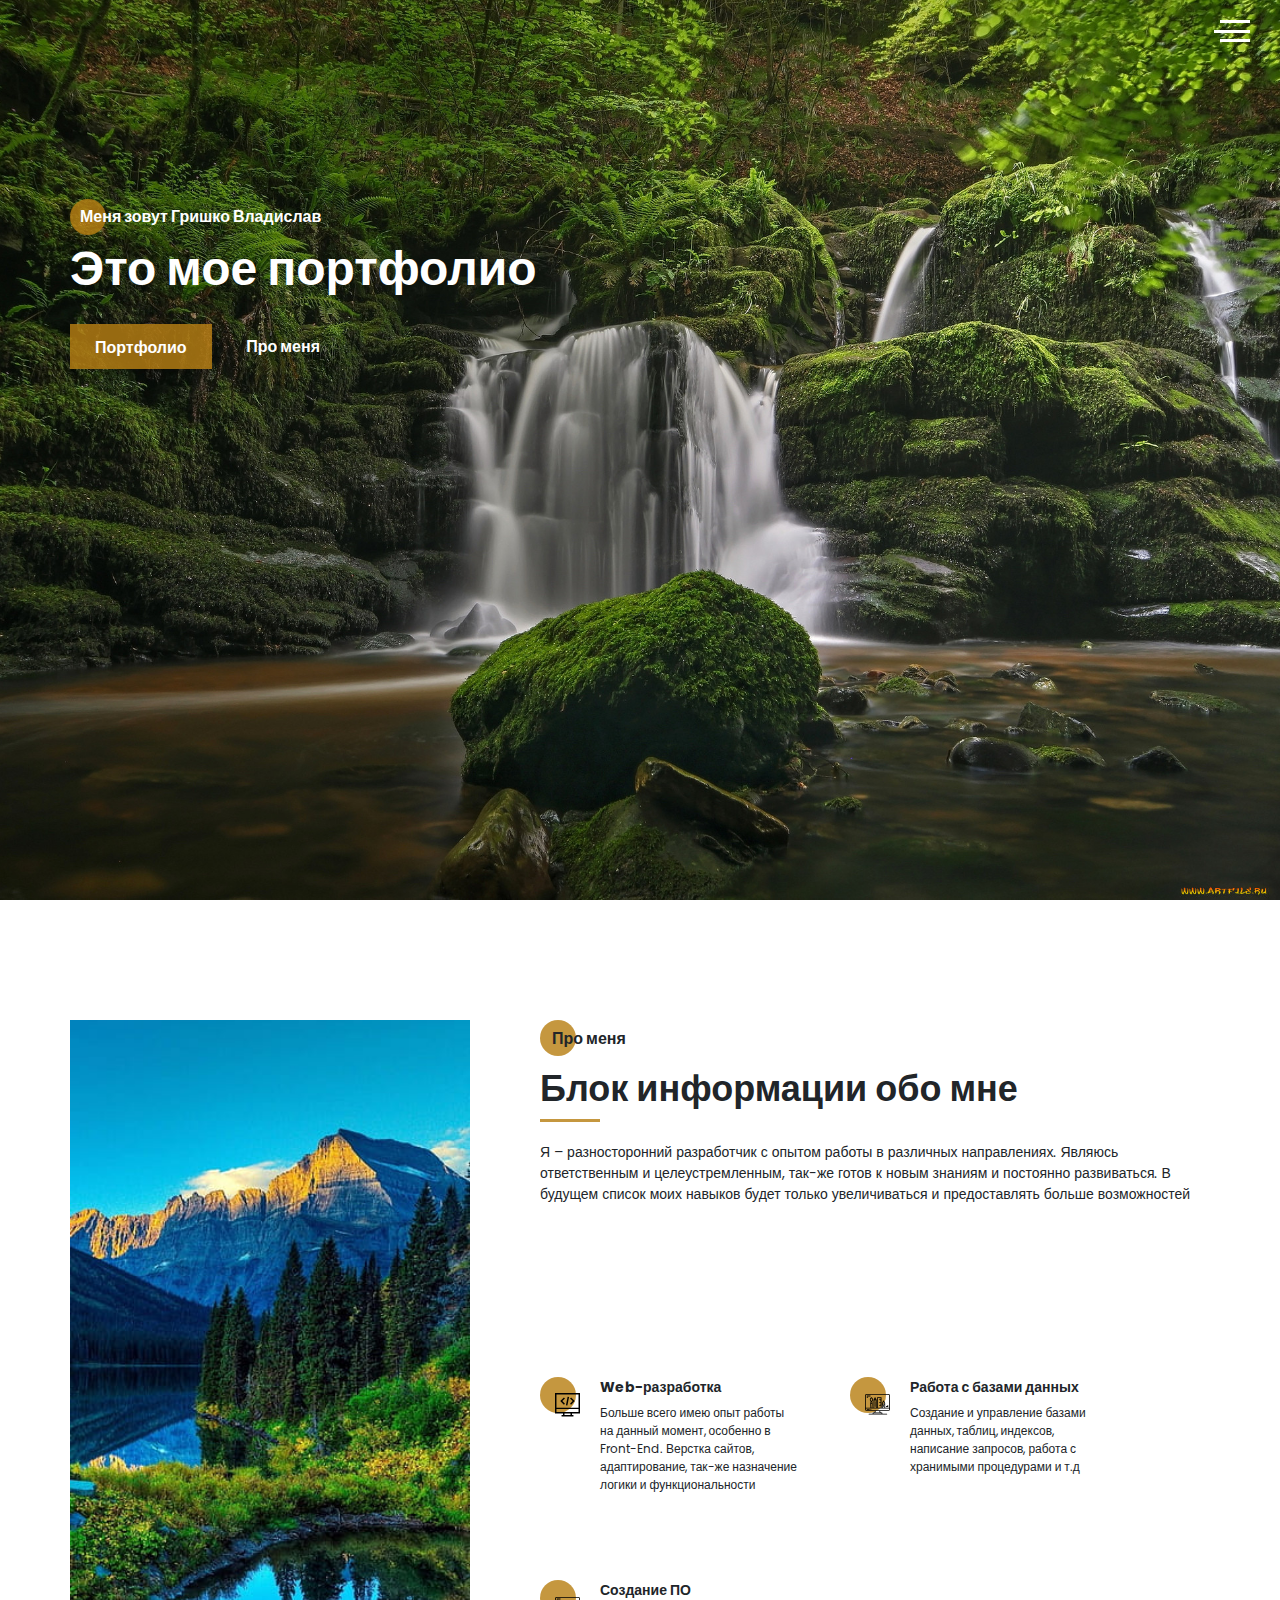
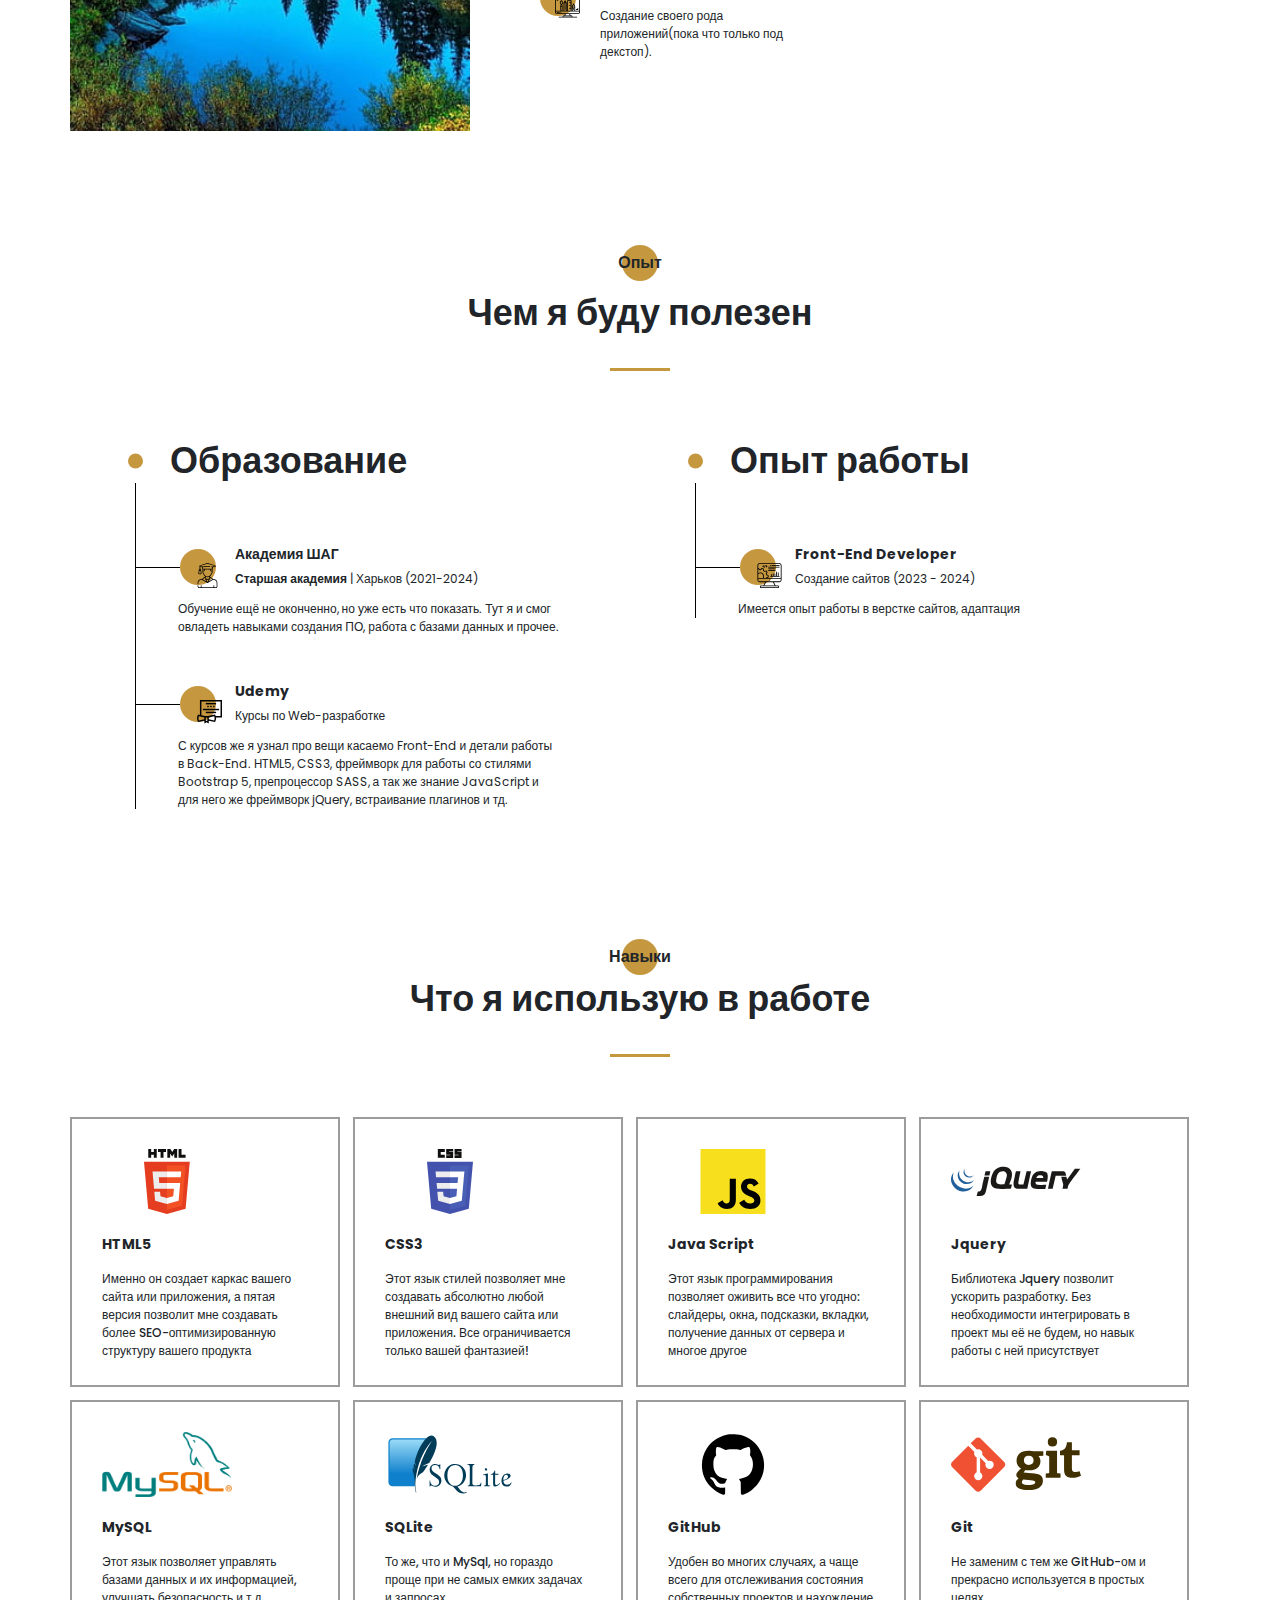
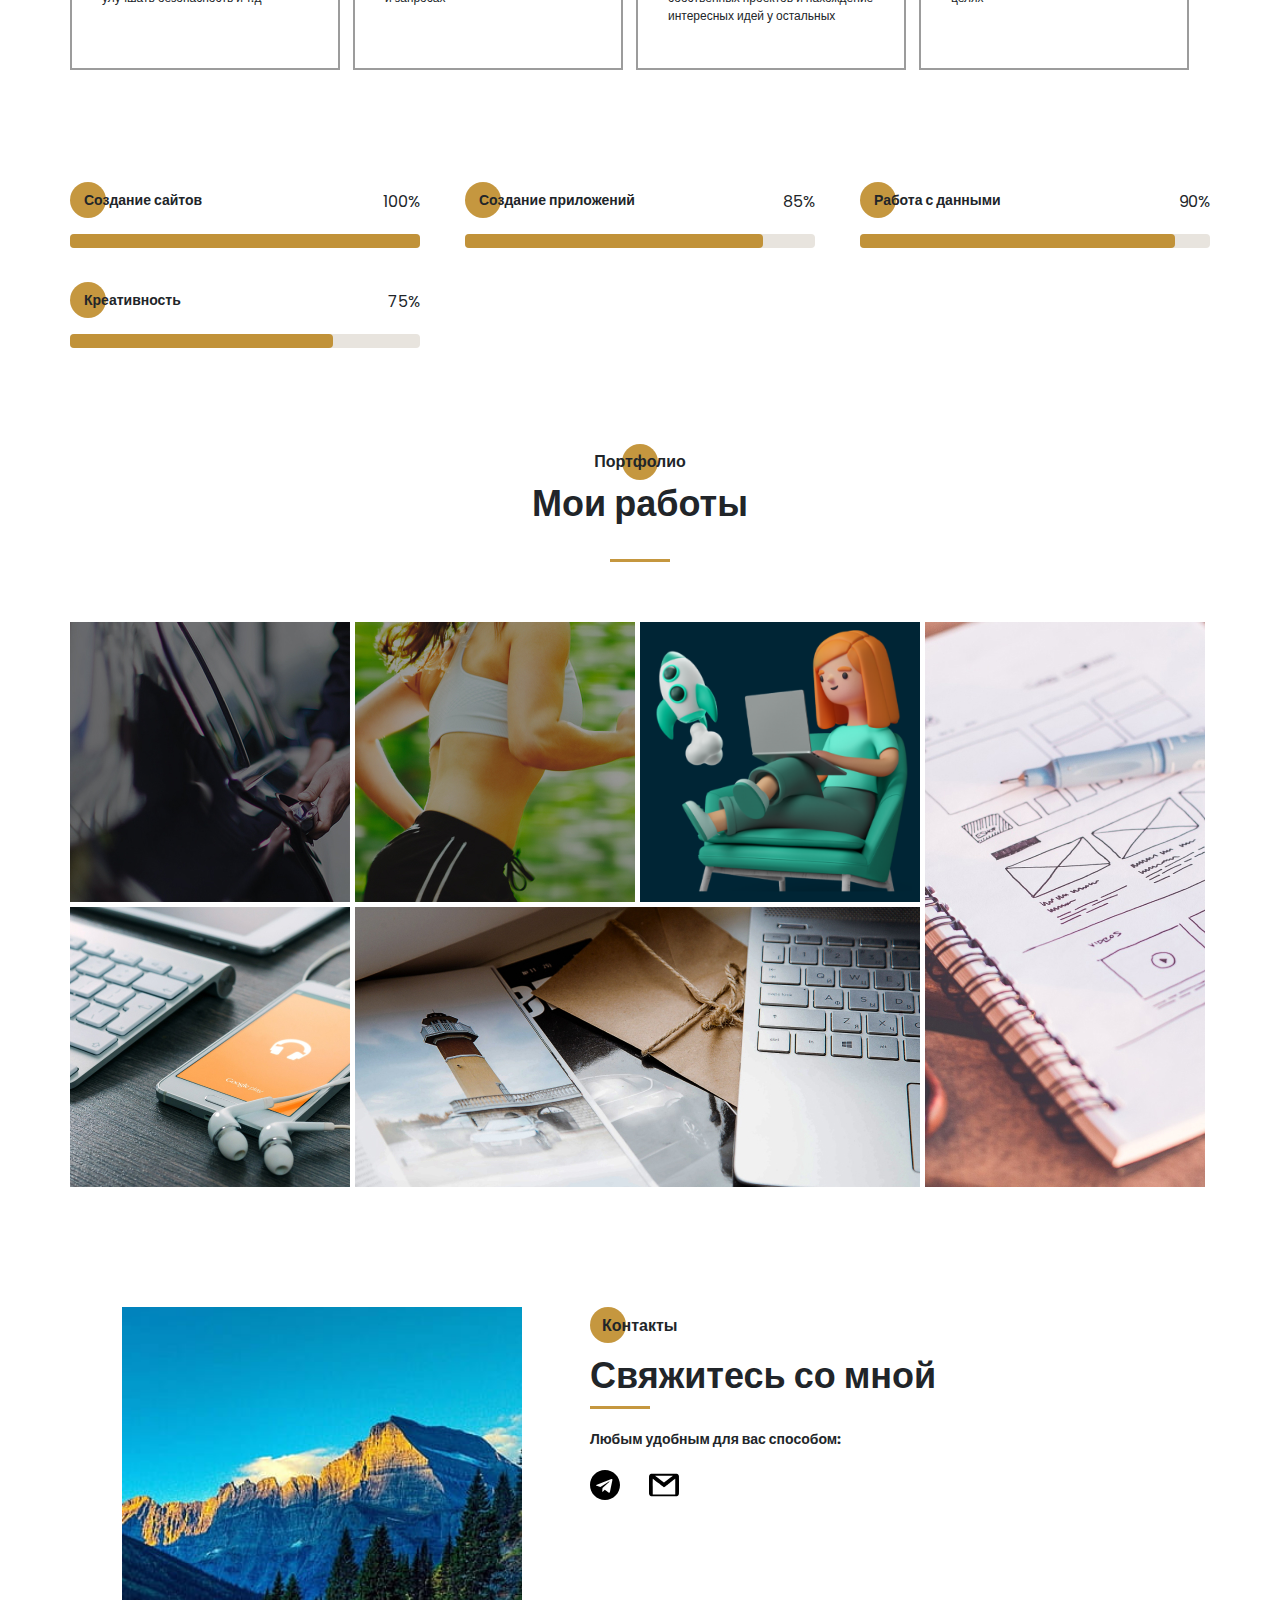
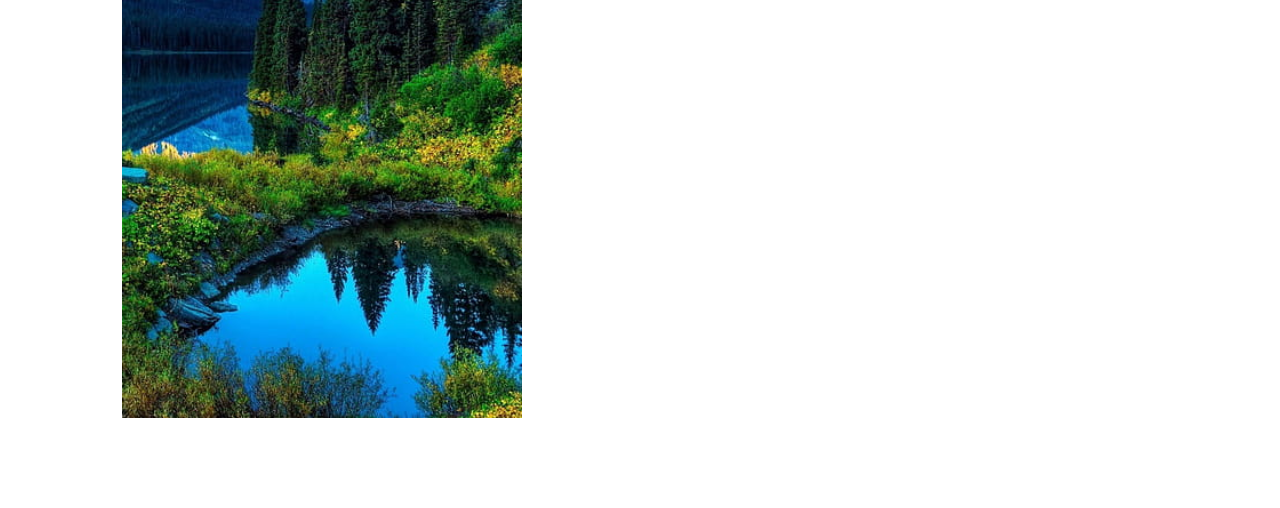
==== commit 78cbca70: "Add changes on 08.02.2024, 12:00" ====
--- a/index.html
+++ b/index.html
@@ -579,13 +579,16 @@
                         <a href="https://t.me/VladosikGTest335" class="contacts__link">
                             <img src="icons/social/telegram.svg" alt="telegram">
                         </a>
+                        <a href="mailto: vlad11551105@gmail.com" class="contacts__link">
+                            <img src="icons/social/gmail.svg" alt="gmail">
+                        </a>
                         <!-- <a href="#" class="contacts__link">
                             <img src="icons/social/instagram.svg" alt="instagram">
                         </a> -->
                     </div>
 
-                    <div class="title title_fz14 contacts__text">
-                        Или оставьте ваши данные и я сама вам напишу:
+                    <!-- <div class="title title_fz14 contacts__text">
+                        Или оставьте ваши данные и я сам вам напишу:
                     </div>
 
                     <form action="#" class="contacts__form">
@@ -616,7 +619,7 @@
 
                         </div>
                         
-                    </form>
+                    </form> -->
                 </div>
             </div>
         </div>
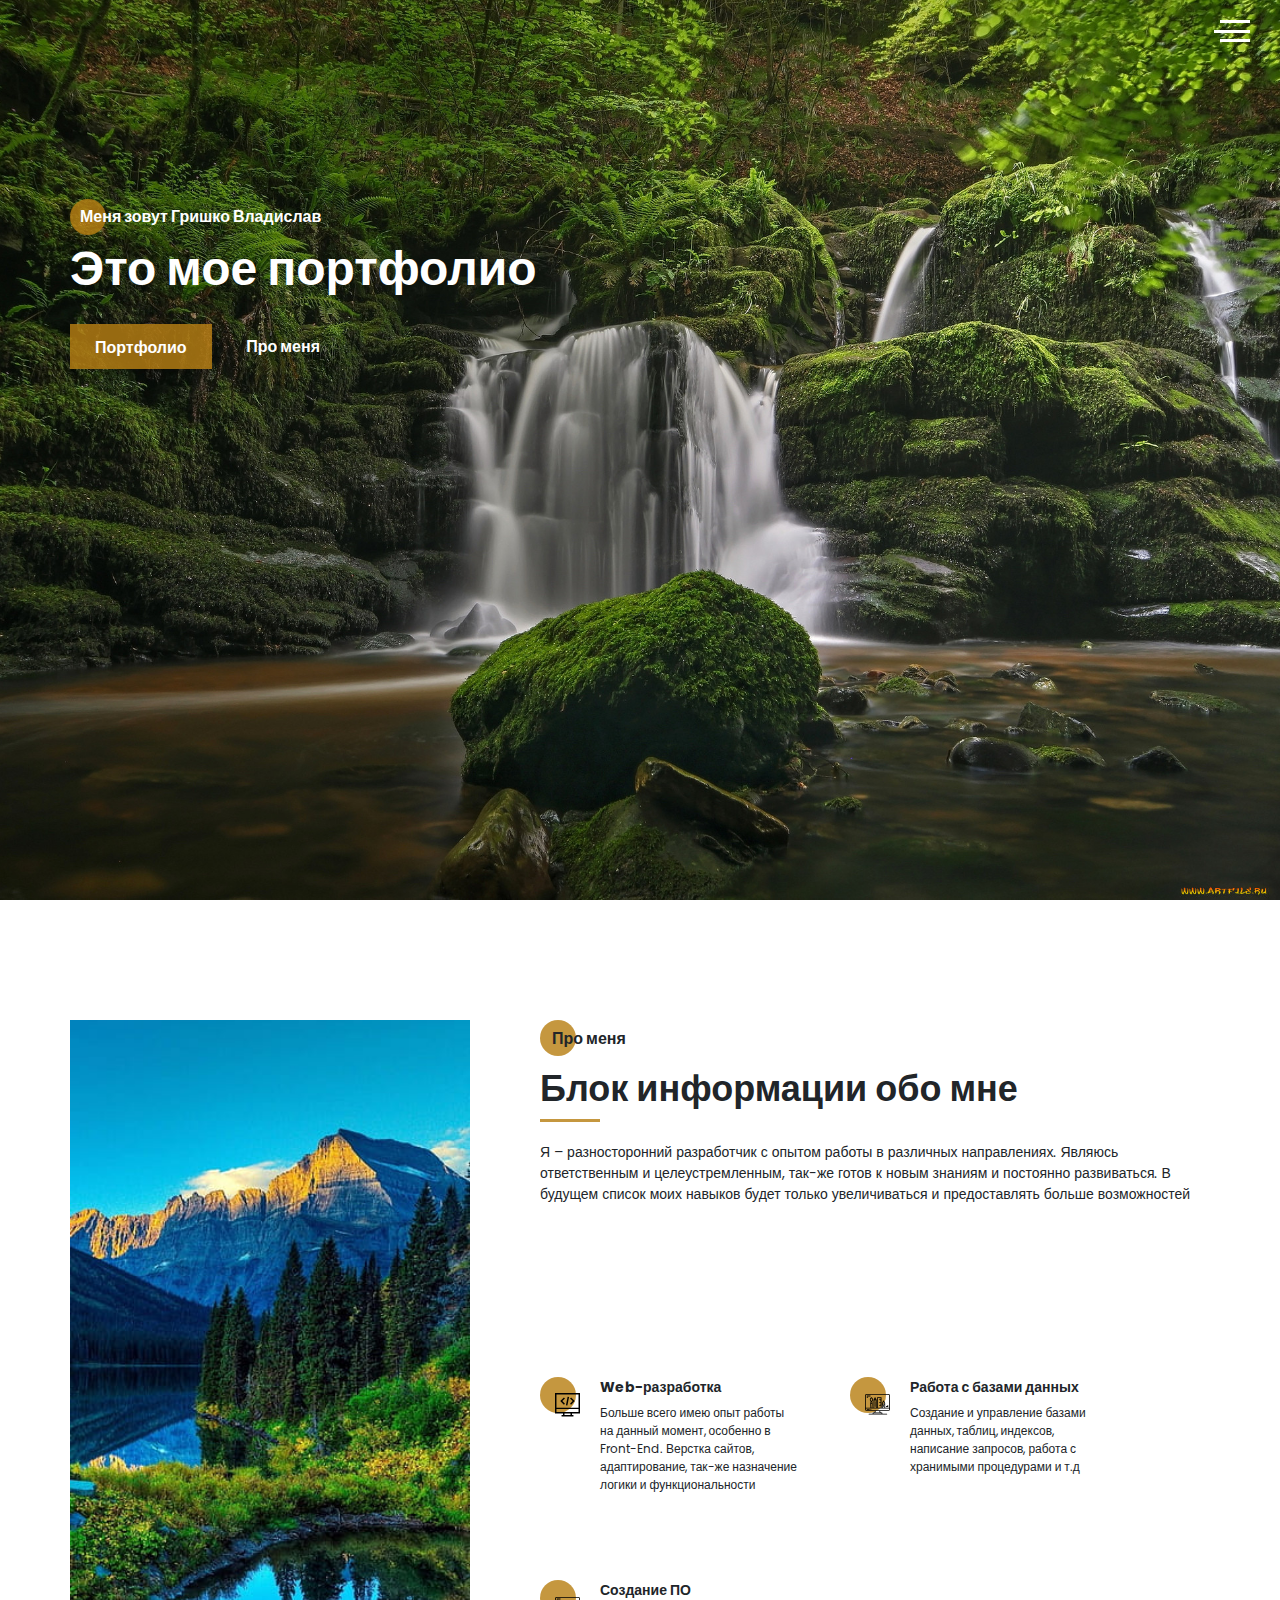
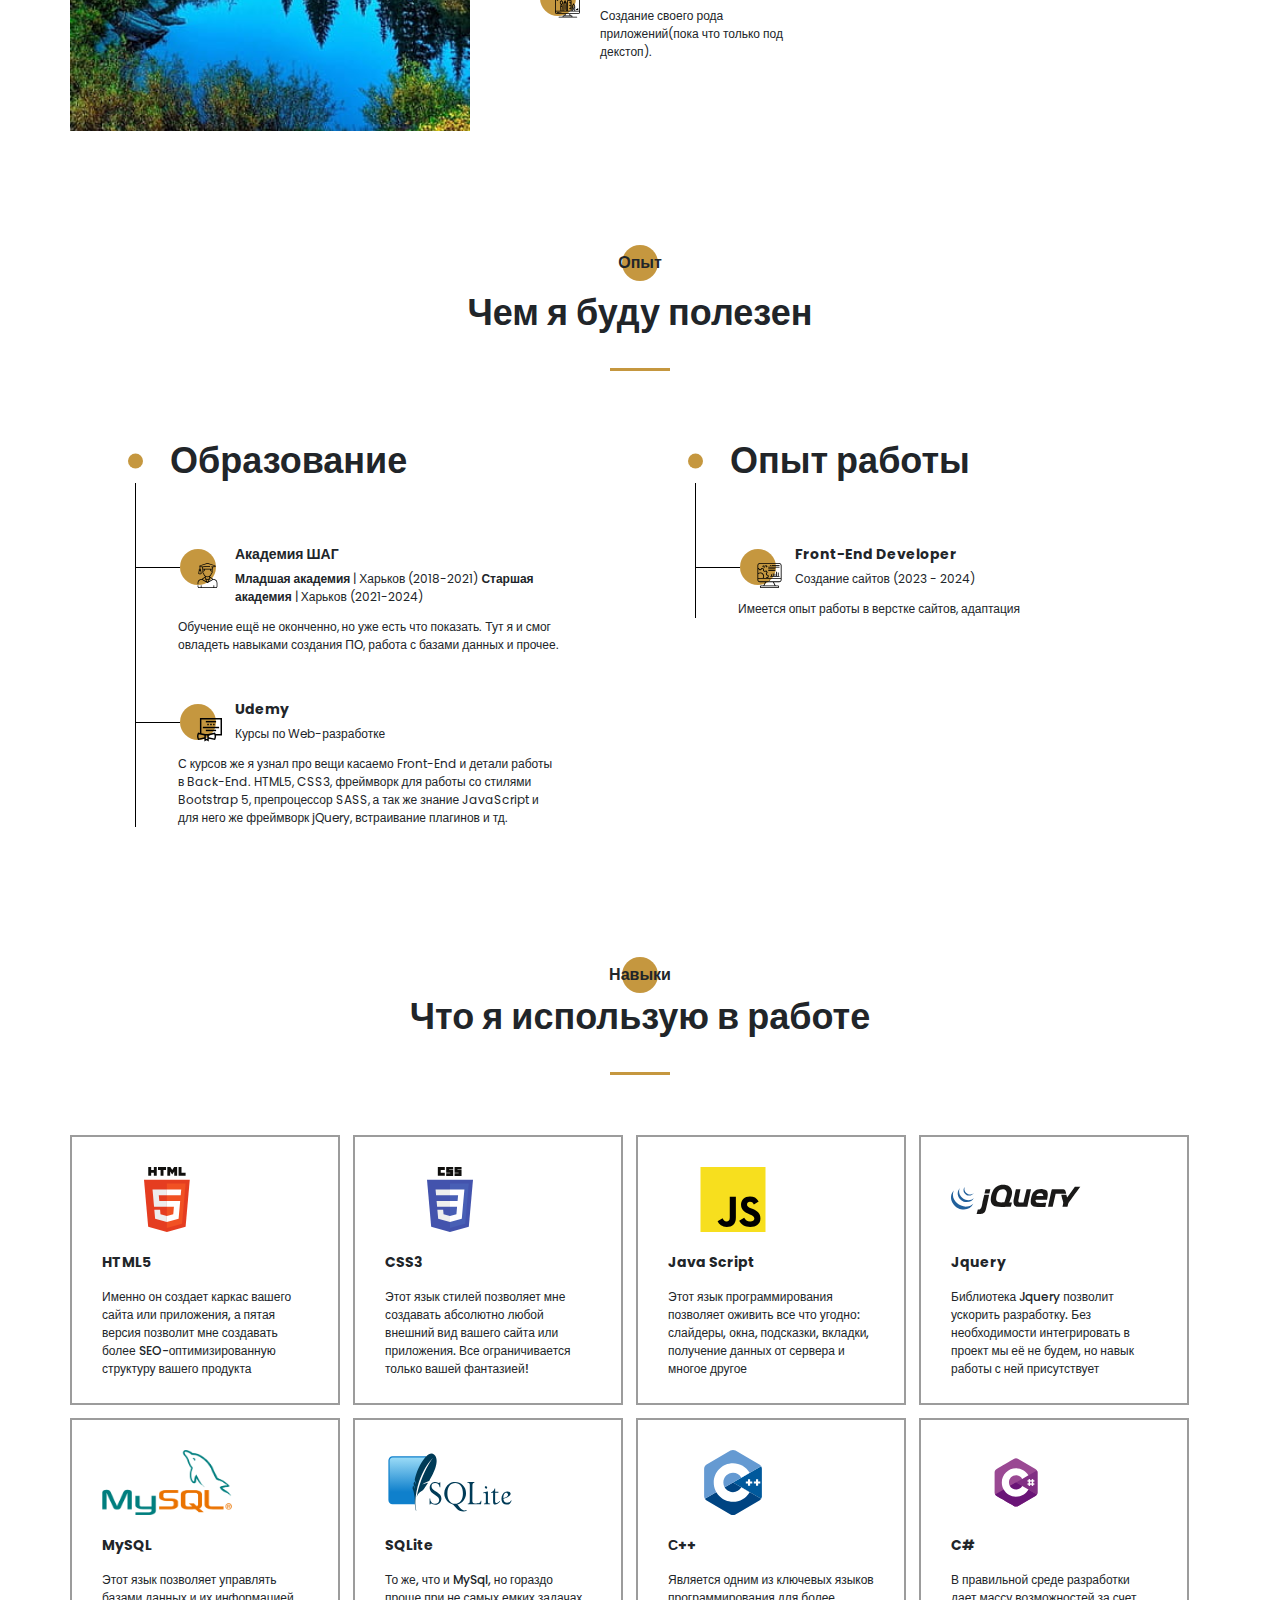
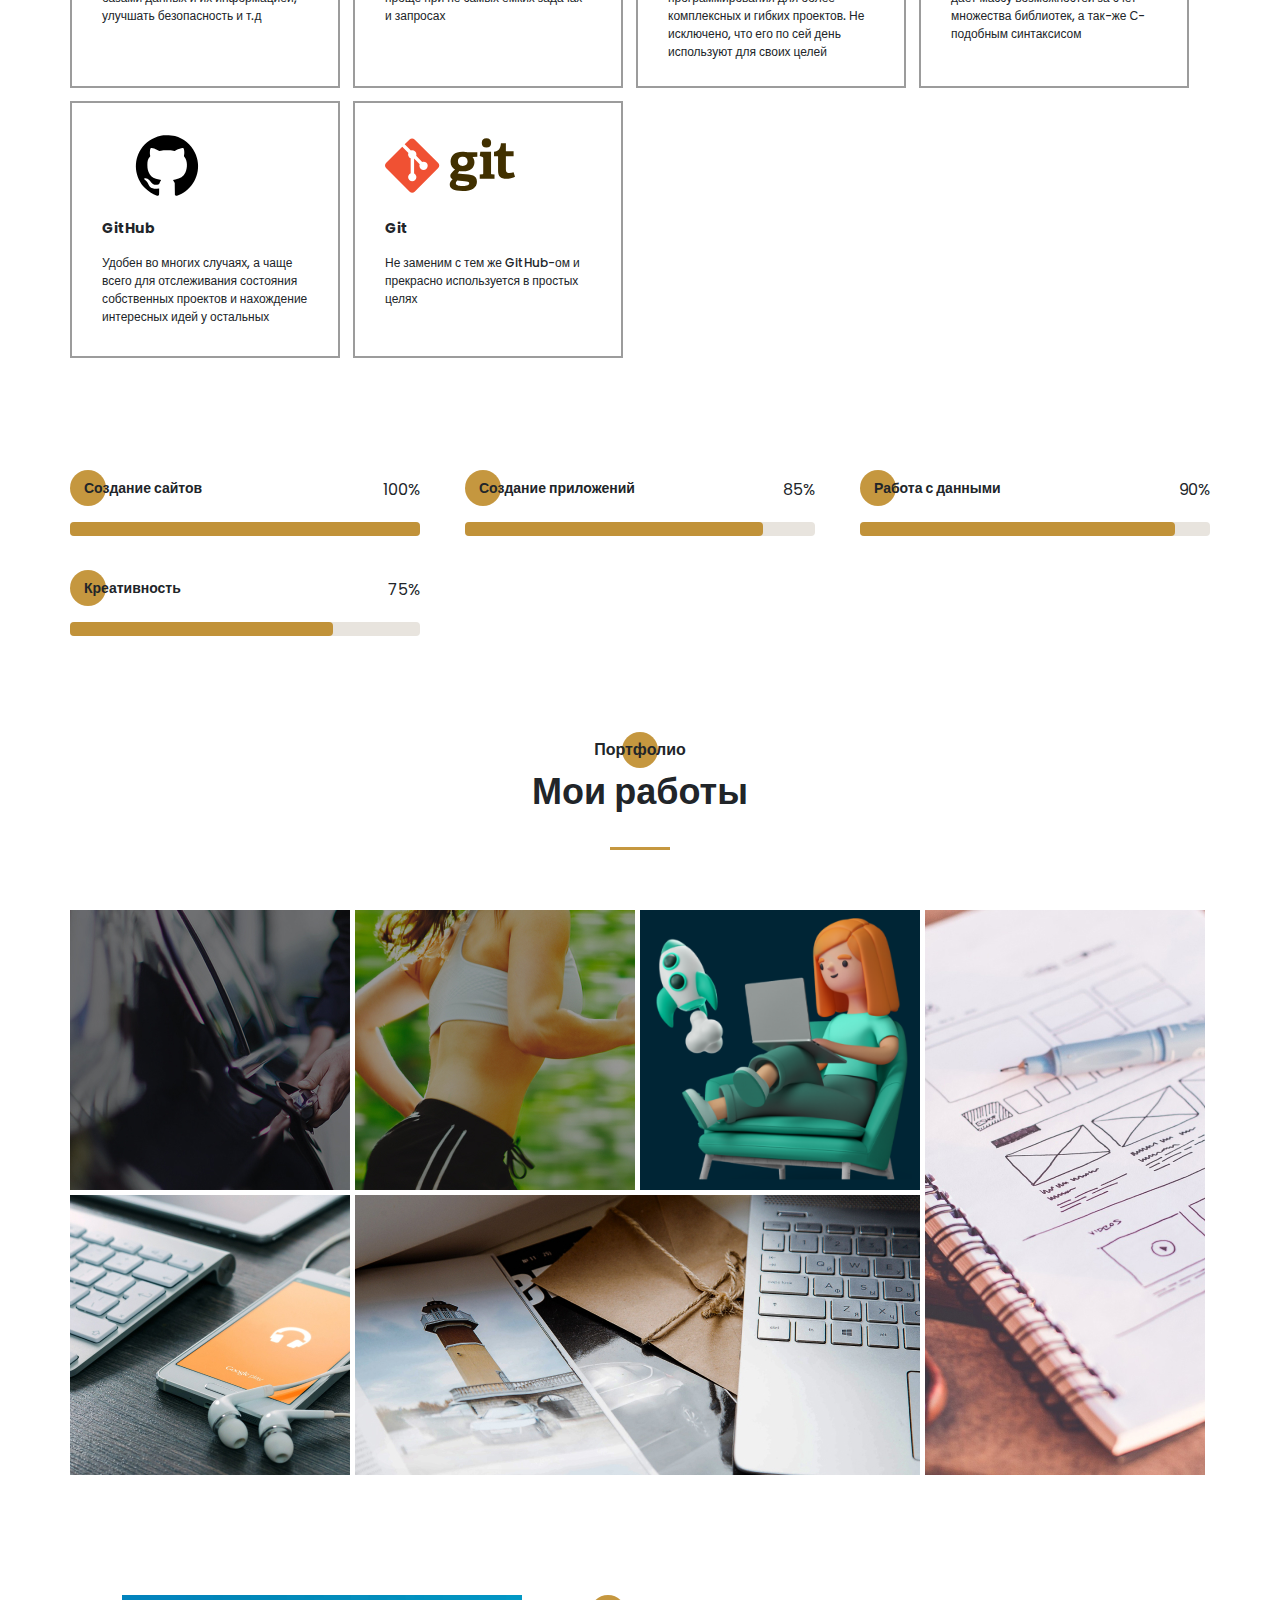
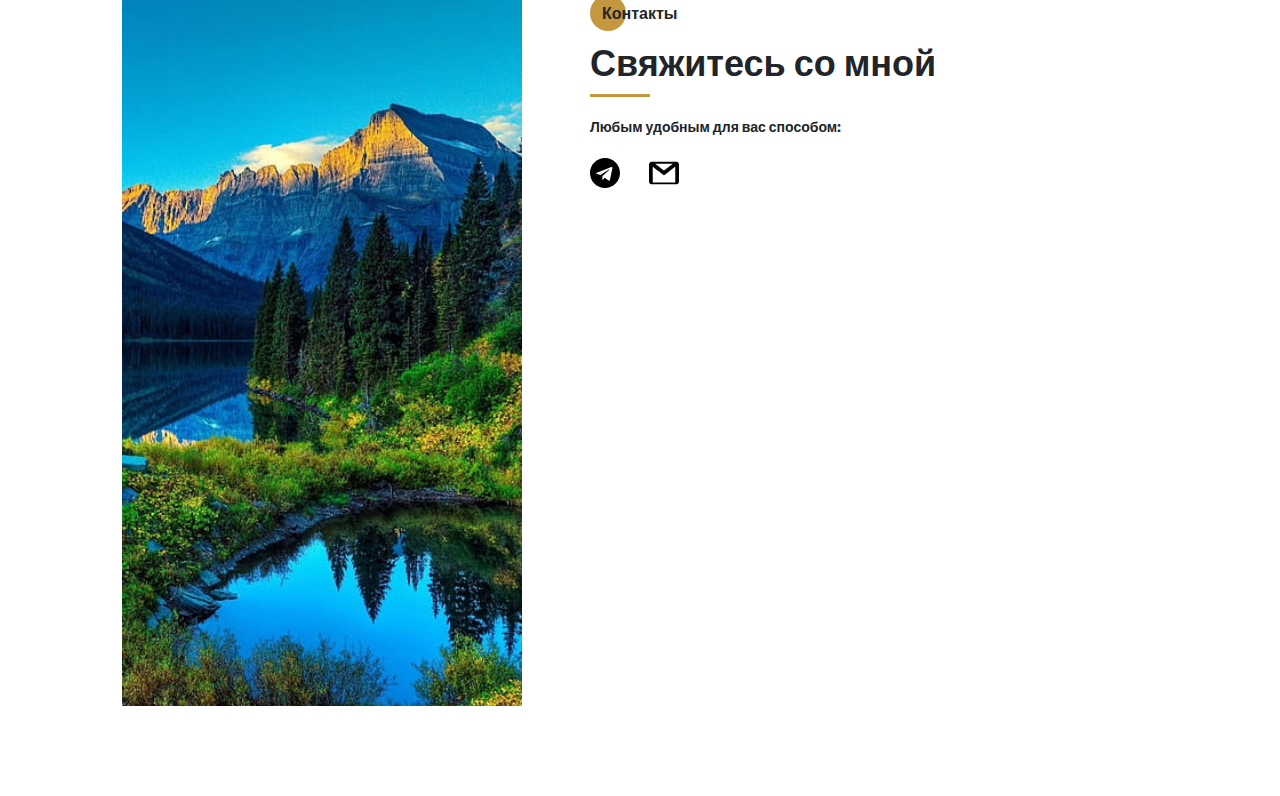
==== commit 4fa69a8e: "Change something info about skills and education blocks on 10.02.2024, 18:24" ====
--- a/index.html
+++ b/index.html
@@ -199,6 +199,7 @@
                                         Академия ШАГ
                                     </h4>
                                     <div class="resume__item-location">
+                                        <b>Младшая академия</b>  | Харьков (2018-2021)
                                        <b>Старшая академия</b>  | Харьков (2021-2024)
                                     </div>
                                 </div>
@@ -336,6 +337,28 @@
                 </div>
                 <div class="skills__item">
                     <div class="skills__item-icon">
+                        <img src="icons/skills/c++.svg" alt="c++">
+                    </div>
+                    <div class="skills__item-title title_fz14">
+                        С++
+                    </div>
+                    <div class="skills__item-descr">
+                       Является одним из ключевых языков программирования для более комплексных и гибких проектов. Не исключено, что его по сей день используют для своих целей
+                    </div>
+                </div>
+                <div class="skills__item">
+                    <div class="skills__item-icon">
+                        <img src="icons/skills/c-sharp.svg" alt="c-sharp">
+                    </div>
+                    <div class="skills__item-title title_fz14">
+                        C#
+                    </div>
+                    <div class="skills__item-descr">
+                       В правильной среде разработки дает массу возможностей за счет множества библиотек, а так-же С-подобным синтаксисом   
+                    </div>
+                </div>
+                <div class="skills__item">
+                    <div class="skills__item-icon">
                         <img src="icons/skills/github.svg" alt="github">
                     </div>
                     <div class="skills__item-title title_fz14">
@@ -576,7 +599,7 @@
                         <!-- <a href="#" class="contacts__link">
                             <img src="icons/social/facebook.svg" alt="facebook">
                         </a> -->
-                        <a href="https://t.me/VladosikGTest335" class="contacts__link">
+                        <a href="https://t.me/VladislavGTest335" class="contacts__link">
                             <img src="icons/social/telegram.svg" alt="telegram">
                         </a>
                         <a href="mailto: vlad11551105@gmail.com" class="contacts__link">
